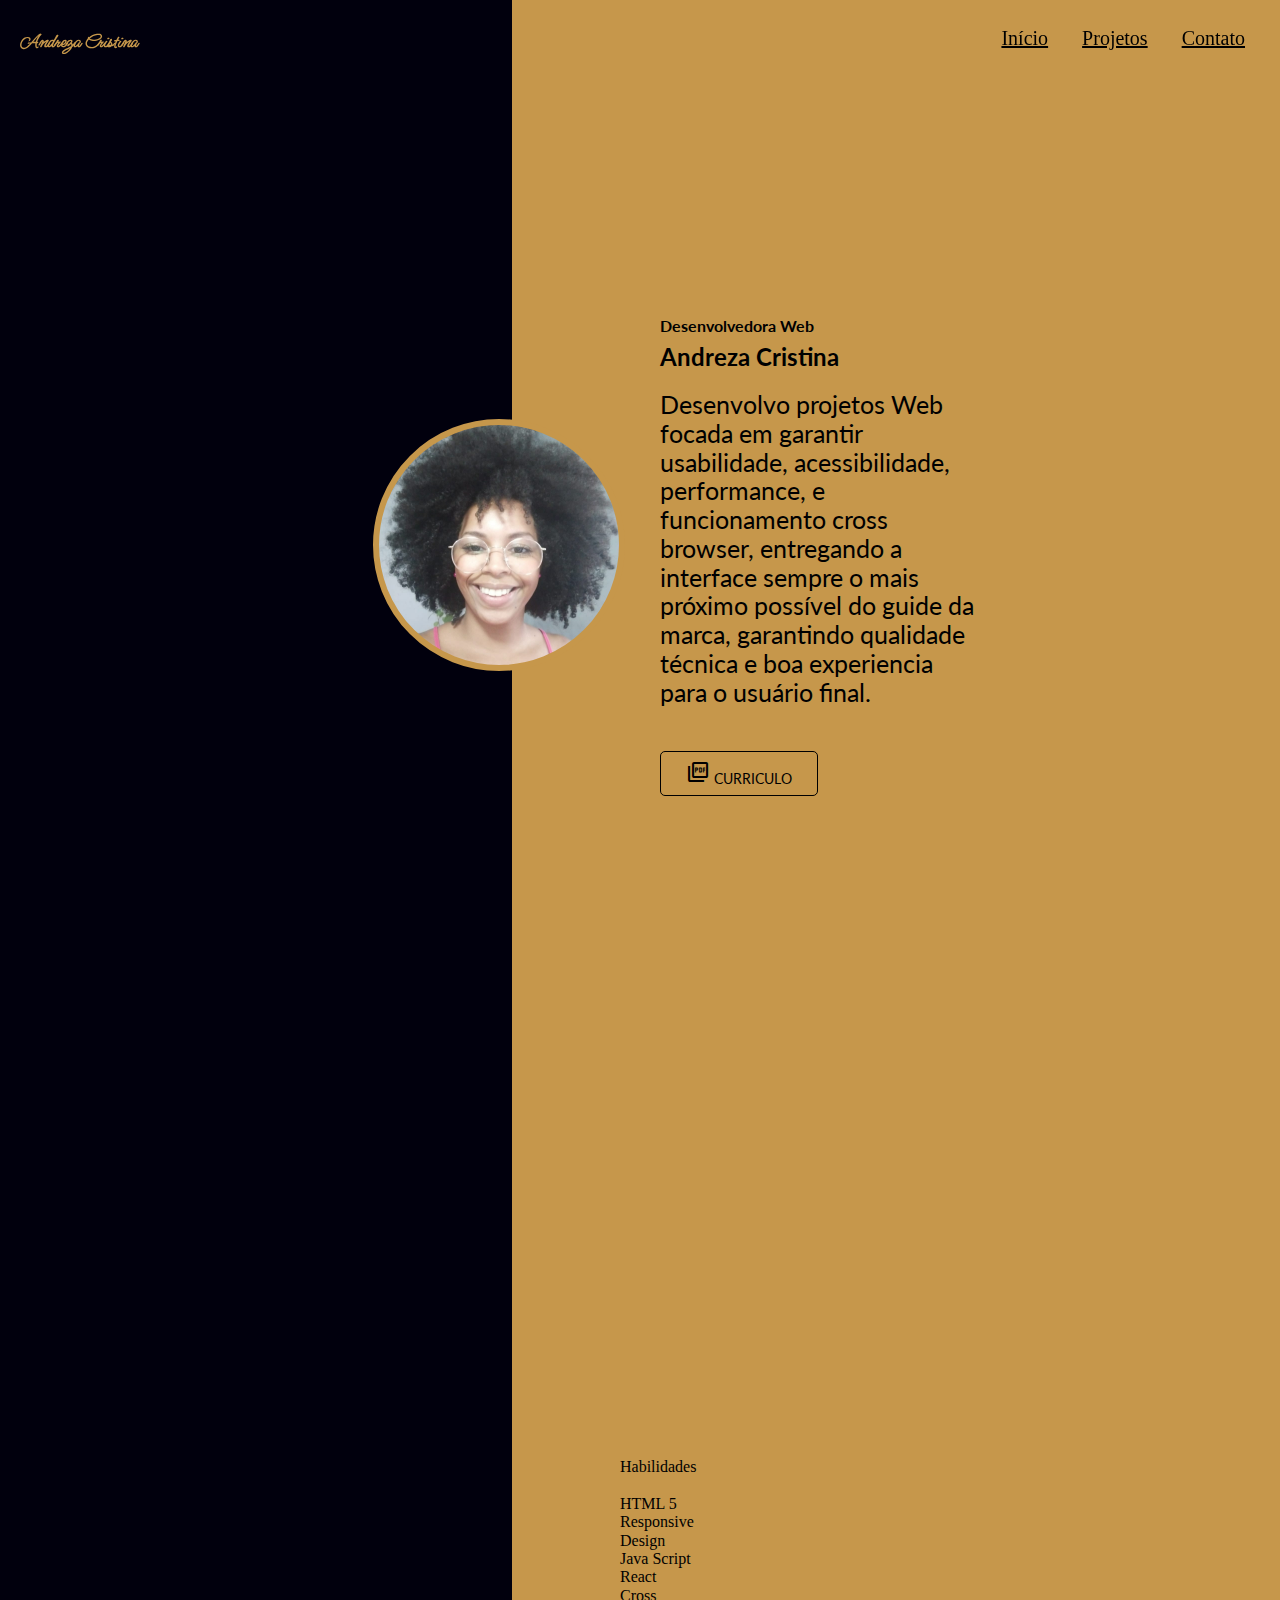
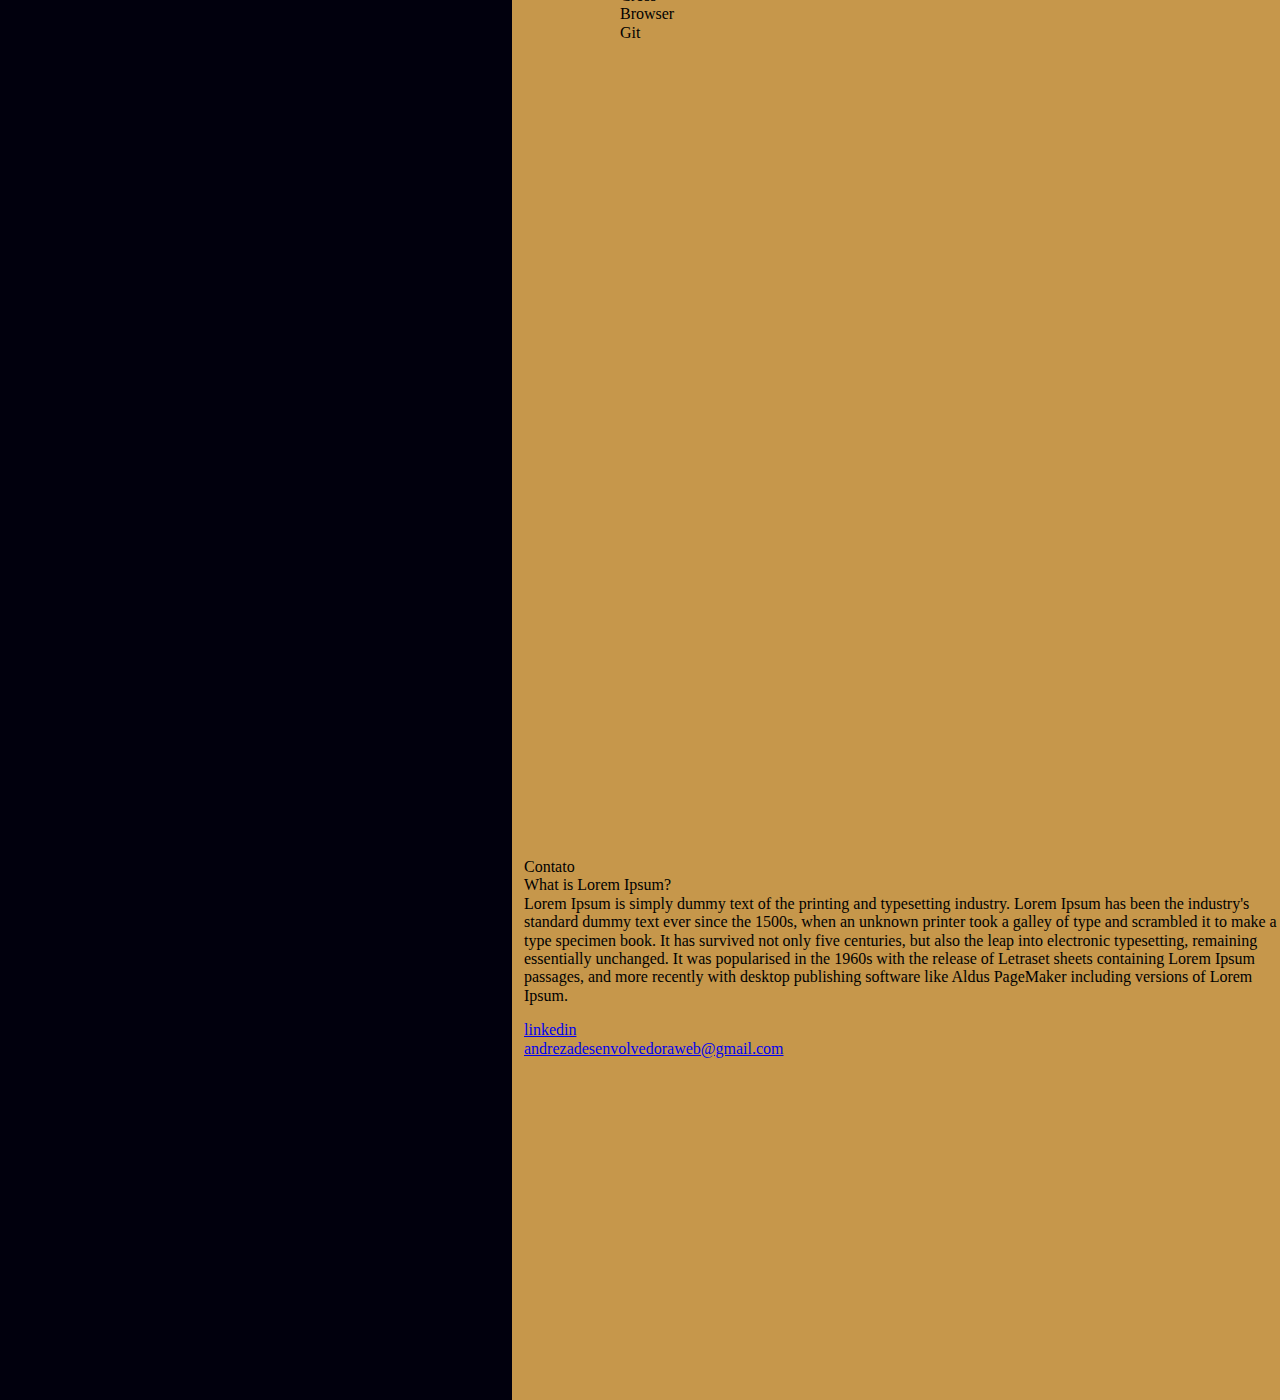
==== index2.html @ 1ee85ead "pagina projetos" ====
<!DOCTYPE html>
<html lang="pt-br">
    <head>
        <title>Portfolio</title>
        <meta charset="utf-8">
        <meta name="viewport" content="width=device-width, initial-scale=1">
        <link rel="stylesheet" href="css/style2.css">
        <link rel="preconnect" href="https://fonts.googleapis.com">
        <link rel="preconnect" href="https://fonts.gstatic.com" crossorigin>
        <link rel="stylesheet" href="https://fonts.googleapis.com/css2?family=Material+Symbols+Outlined:opsz,wght,FILL,GRAD@20..48,100..700,0..1,-50..200" />
        <link href="https://fonts.googleapis.com/css2?family=Allura&family=Lato:ital,wght@1,300&family=Ms+Madi&family=Source+Code+Pro&display=swap" rel="stylesheet">        </head>
        
    <body>
        <header class="header">
            <div class="container">
                <h1 class="logo">
                    <a class="logo-item" href="">Andreza Cristina</a>
                </h1>
                <nav class="header-nav">
                    <ul class="header-nav-list">
                        <li class="header-nav-list-item"><a href="#ancora1">Início</a></li>
                        <li class="header-nav-list-item"><a href="#ancora2">Projetos</a></li>
                        <li class="header-nav-list-item"><a href="#ancora3">Contato</a></li>

                    </ul>
                </nav>
           </div>
        </header>
        <div class="single-page display-flex flex-align pagina-inicial"  id="ancora1"> 
            <!-- inicio conteudo -->
            <div class="display-flex justify-content flex-align position-relative wrap-content">
                <div class="foto display-flex"></div>
                <div class="conteudo display-flex flex-column ">
                    <h2 class="titulo">
                        Desenvolvedora Web    
                    </h2>
                    
                    <h2 class="subtitulo">Andreza Cristina</h2>
                    <p class="descricao">
                        Desenvolvo projetos Web focada em garantir usabilidade, acessibilidade, performance, e funcionamento cross browser, entregando a interface sempre o mais próximo possível do guide da marca, garantindo qualidade técnica e boa experiencia para o usuário final.            
                    </p>
                    <a class="botao" href="assets/curriculo.pdf" target="_blank">
                        <span class="material-symbols-outlined">
                        picture_as_pdf
                        </span>
                        curriculo
                    </a>        

                </div>
            </div>
            <!-- fim inicio conteudo -->
        </div>
        
        <div class="single-page pagina-projetos display-flex flex-align " id="ancora2">
            <div class="display-flex justify-content flex-align position-relative wrap-content">
                <p>
                    <ul class="habilidades display-flex flex-column justify-content flex-align position-relative wrap-content">
                            Habilidades<br><br>
                            HTML 5<br>
                            Responsive Design<br>
                            Java Script<br>
                            React<br>
                            Cross Browser<br>
                            Git
                    </ul> 
                </p>
            </div>
        </div>
        <div class="single-page pagina-contato display-flex flex-align " id="ancora3">
            <div class="display-flex justify-content flex-align position-relative wrap-content">
                <div class="conteudo-contato">
                    <p>
                        Contato <br>
                        What is Lorem Ipsum?<br>
                        Lorem Ipsum is simply dummy text of the printing and typesetting industry. Lorem Ipsum has been the industry's standard dummy text ever since the 1500s, when an unknown printer took a galley of type and scrambled it to make a type specimen book. It has survived not only five centuries, but also the leap into electronic typesetting, remaining essentially unchanged. It was popularised in the 1960s with the release of Letraset sheets containing Lorem Ipsum passages, and more recently with desktop publishing software like Aldus PageMaker including versions of Lorem Ipsum.
                    </p>
                    <a href="https://www.linkedin.com/in/andreza-cristina-/">
                        linkedin
                    </a> <br>
                    <a href="#"><E-mail>andrezadesenvolvedoraweb@gmail.com</E-mail></a>
                </div>    
            </div>
        </div>
        <script src="js/script.js"></script>

    </body>


</html>
---- css/style2.css ----
@import "normaliza.css";

.header{
    width: 100%;
    z-index: 100;
    text-align: left; 
    position: fixed;
    display: block;
    padding: 0 20px 0 20px ;
    box-sizing: border-box;
}

.single-page{
    height: 100vh;
    padding-top: 100px;
}

.material-symbols-outlined{
    font-size: 14px;
}

body{
    background: rgb(1,0,13);
    background: linear-gradient(90deg, rgba(1,0,13,1) 40%, rgba(198,151,75,1) 1%);
    
}

.logo{
    font-family: 'Ms Madi', cursive;
    float: left;
}

.logo-item{
    color: rgba(198,151,75,1);
    font-size: 20px;
    text-decoration: none;

}

.header-nav{
    float: right;
}

.header-nav-list{
    display: inline-block;
}

.header-nav-list-item{
    display: inline-block;
    padding: 0 15px;
    font-size: 20px;
}

ul a{
    line-height: 2.2em;
    color: #000;
    font-size: 20px;
}

ul a:hover {
    color: #000;
    width: auto;
}

.foto  {
    width: 240px;
    height: 240px;
    border-radius: 100%;
    background-image: url("../assets/andreza.jpeg");
    background-repeat: no-repeat;
    background-position: center;
    background-size: 100%;
    display: inline-block;
    border-style: solid;
    border-color: #c6974b;
    border-width:6px ;
    margin: 0 0 10px 0px;
    position: absolute;
    left: -139px;
}
.wrap-content{
    margin-left: 40%;
}
.conteudo{
    display: inline-block;
    width: 320px;
    padding-left: 138px;
    font-family: 'Lato', sans-serif;
    margin-left: 10px;
    padding-top: auto;

}

.titulo{
    font-size: 1em;
}

.subtitulo{
    margin-top: -6px;

}

.botao{
    font-size: 14px;
    border: 1px solid #000;
    padding: 8px 25px;
    display: inline-block;
    margin-top: 20px;
    border-radius: 5px;
    color: #000;
    text-decoration: none;
    text-transform: uppercase;
    margin-right: auto;

}

.conteudo p{
    font-size: 25px;
    display: inline-block;
    width: 100%;
    color: #000;
    margin-top: auto;

}

.display-flex{
    display: flex;
}

.justify-content{
    justify-content: center;
}
.flex-row{
    flex-direction: row;
}

.flex-column{
    flex-direction: column;
}
.flex-align{
    align-items: center;
}

.position-relative{
    position: relative;
}

.pagina-contato {
    padding-left: 20px;
    background-position: center;
    background-size: 186%;
}

.pagina-projetos{
    padding-left: 20px;
    background-position: center;
    background-size: 186%;
}

.p .habilidades{
    font-style: ;
 
}
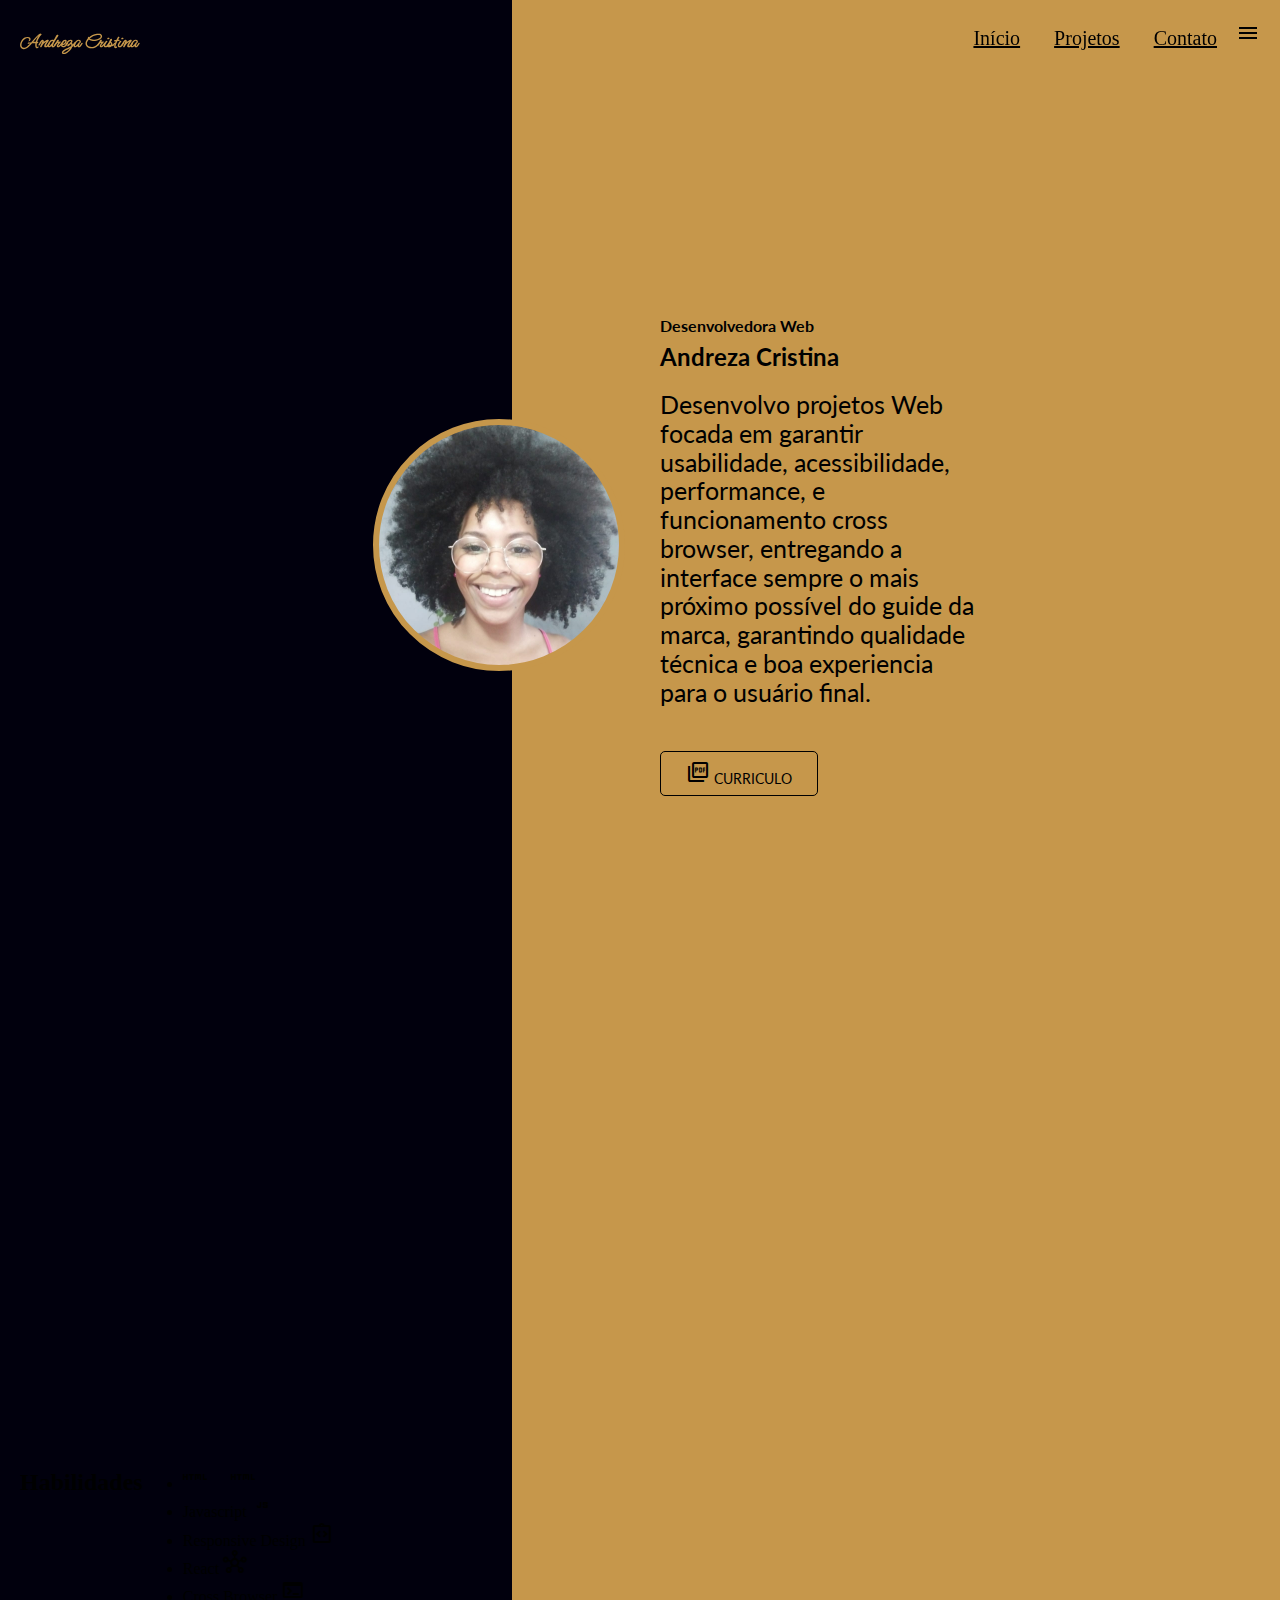
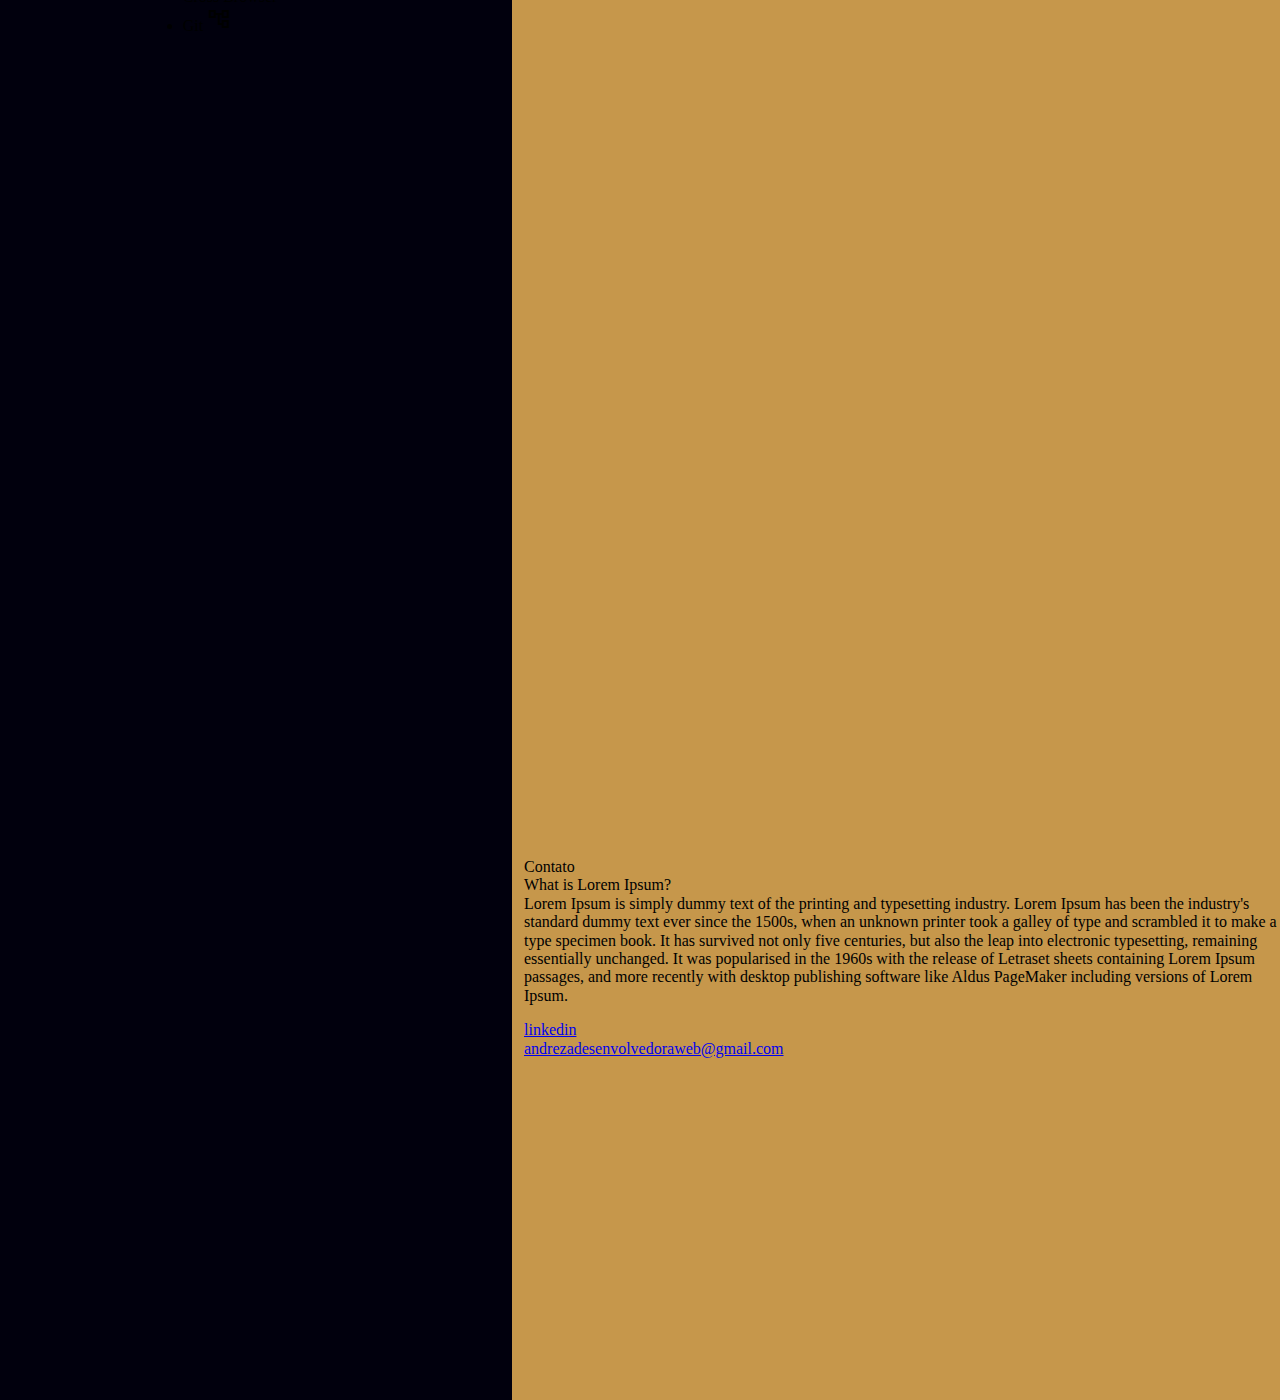
==== commit 8fbb6443: "menu media" ====
--- a/index2.html
+++ b/index2.html
@@ -9,7 +9,8 @@
         <link rel="preconnect" href="https://fonts.gstatic.com" crossorigin>
         <link rel="stylesheet" href="https://fonts.googleapis.com/css2?family=Material+Symbols+Outlined:opsz,wght,FILL,GRAD@20..48,100..700,0..1,-50..200" />
         <link href="https://fonts.googleapis.com/css2?family=Allura&family=Lato:ital,wght@1,300&family=Ms+Madi&family=Source+Code+Pro&display=swap" rel="stylesheet">        </head>
-        
+        <link href="https://fonts.googleapis.com/icon?family=Material+Icons"rel="stylesheet">
+        <link rel="stylesheet" href="https://fonts.googleapis.com/css2?family=Material+Symbols+Outlined:opsz,wght,FILL,GRAD@48,400,0,0"/>
     <body>
         <header class="header">
             <div class="container">
@@ -23,6 +24,9 @@
                         <li class="header-nav-list-item"><a href="#ancora3">Contato</a></li>
 
                     </ul>
+                    <span class="material-symbols-outlined">
+                        menu
+                    </span>
                 </nav>
            </div>
         </header>
@@ -30,7 +34,7 @@
             <!-- inicio conteudo -->
             <div class="display-flex justify-content flex-align position-relative wrap-content">
                 <div class="foto display-flex"></div>
-                <div class="conteudo display-flex flex-column ">
+                <div class="conteudo display-flex flex-column">
                     <h2 class="titulo">
                         Desenvolvedora Web    
                     </h2>
@@ -50,22 +54,50 @@
             </div>
             <!-- fim inicio conteudo -->
         </div>
-        
-        <div class="single-page pagina-projetos display-flex flex-align " id="ancora2">
-            <div class="display-flex justify-content flex-align position-relative wrap-content">
-                <p>
-                    <ul class="habilidades display-flex flex-column justify-content flex-align position-relative wrap-content">
-                            Habilidades<br><br>
-                            HTML 5<br>
-                            Responsive Design<br>
-                            Java Script<br>
-                            React<br>
-                            Cross Browser<br>
-                            Git
-                    </ul> 
-                </p>
-            </div>
+        <div class="single-page pagina-projetos display-flex flex-align flex-wrap " id="ancora2">
+            <div class="display-flex fex-wrap">
+                <h2 class="subtitulo-habilidades">
+                    Habilidades
+                </h2>
+                <ul class="habilidades-list">
+                    <li class="habilidades-list-intem">
+                        <span class="material-symbols-outlined">Html
+                            html
+                        </span>
+                    </li>
+                    <li class="habilidades-list-intem">Javascript
+                        <span class="material-symbols-outlined">
+                            javascript
+                        </span>
+                    </li> 
+                    <li class="habilidades-list-intem">Responsive Design
+                        <span class="material-symbols-outlined">
+                            integration_instructions
+                        </span>
+                    </li>
+
+                    <li class="habilidades-list-intem">React
+                        <span class="material-symbols-outlined">
+                            hub
+                            </span>
+                    </li>
+
+                    <li class="habilidades-list-intem">Cross Browser
+                        <span class="material-symbols-outlined">
+                            terminal
+                        </span>
+
+                    </li>
+                    
+                    <li class="habilidades-list-intem">Git
+                        <span class="material-symbols-outlined">
+                            account_tree
+                        </span>
+                    </li>
+                </ul>
+            </div>    
         </div>
+
         <div class="single-page pagina-contato display-flex flex-align " id="ancora3">
             <div class="display-flex justify-content flex-align position-relative wrap-content">
                 <div class="conteudo-contato">
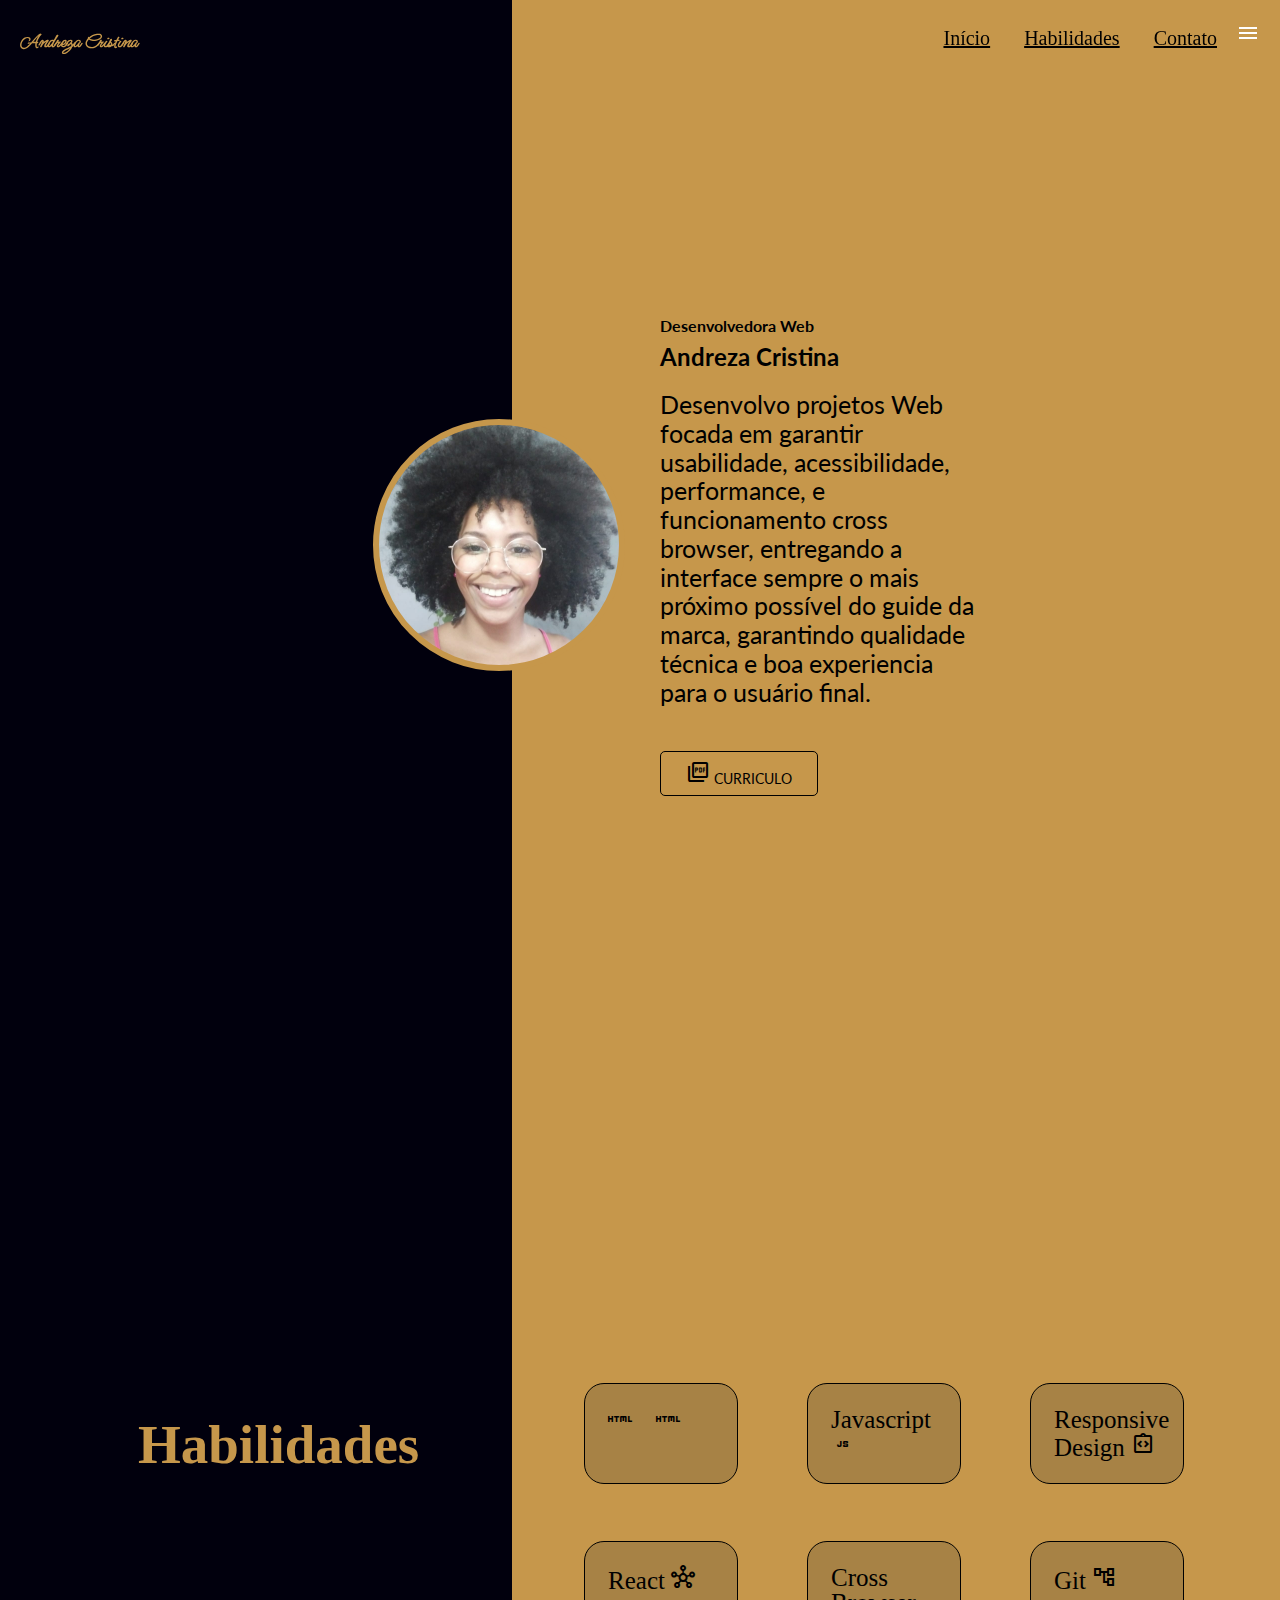
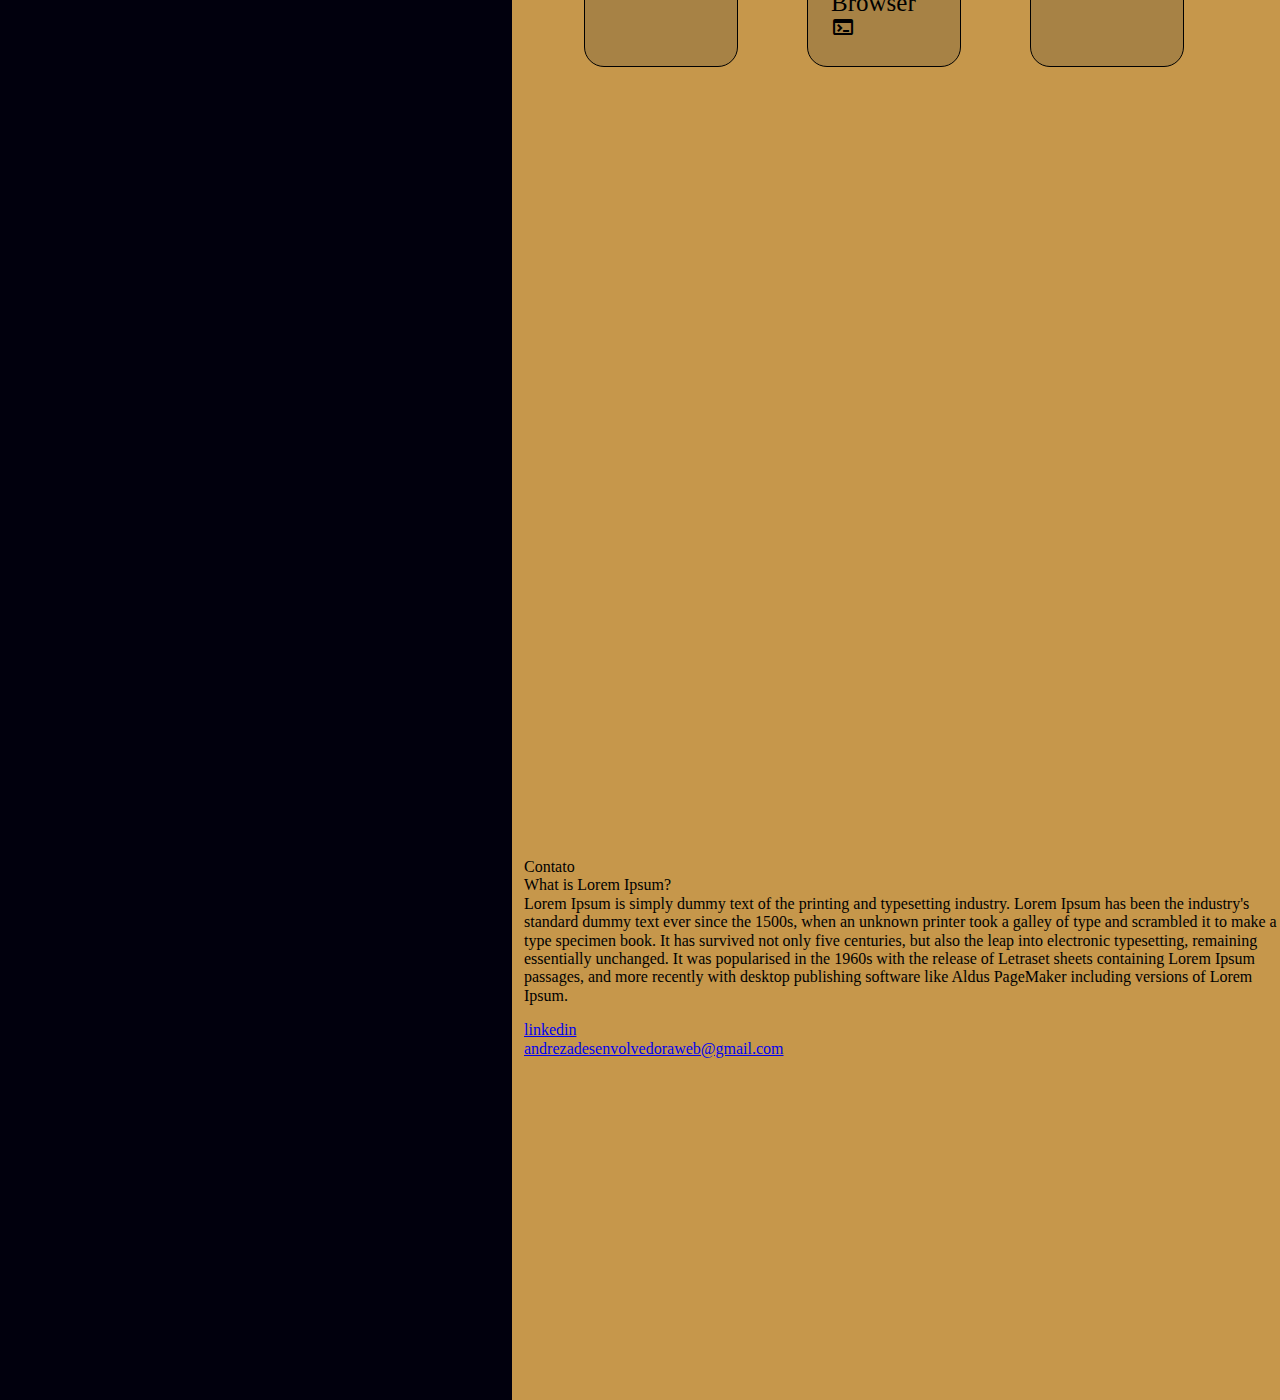
==== commit c8dd6731: "menu media" ====
--- a/index2.html
+++ b/index2.html
@@ -15,16 +15,16 @@
         <header class="header">
             <div class="container">
                 <h1 class="logo">
-                    <a class="logo-item" href="">Andreza Cristina</a>
+                    <a class="logo-item" href="#">Andreza Cristina</a>
                 </h1>
                 <nav class="header-nav">
                     <ul class="header-nav-list">
                         <li class="header-nav-list-item"><a href="#ancora1">Início</a></li>
-                        <li class="header-nav-list-item"><a href="#ancora2">Projetos</a></li>
+                        <li class="header-nav-list-item"><a href="#ancora2">Habilidades</a></li>
                         <li class="header-nav-list-item"><a href="#ancora3">Contato</a></li>
 
                     </ul>
-                    <span class="material-symbols-outlined">
+                    <span class=" header-mobile material-symbols-outlined">
                         menu
                     </span>
                 </nav>
--- a/css/style2.css
+++ b/css/style2.css
@@ -15,10 +15,6 @@
     padding-top: 100px;
 }
 
-.material-symbols-outlined{
-    font-size: 14px;
-}
-
 body{
     background: rgb(1,0,13);
     background: linear-gradient(90deg, rgba(1,0,13,1) 40%, rgba(198,151,75,1) 1%);
@@ -60,6 +56,7 @@
 ul a:hover {
     color: #000;
     width: auto;
+
 }
 
 .foto  {
@@ -81,14 +78,16 @@
 .wrap-content{
     margin-left: 40%;
 }
+
+.fex-wrap{
+    flex-wrap: wrap;
+}
 .conteudo{
     display: inline-block;
     width: 320px;
     padding-left: 138px;
     font-family: 'Lato', sans-serif;
     margin-left: 10px;
-    padding-top: auto;
-
 }
 
 .titulo{
@@ -97,7 +96,6 @@
 
 .subtitulo{
     margin-top: -6px;
-
 }
 
 .botao{
@@ -111,7 +109,6 @@
     text-decoration: none;
     text-transform: uppercase;
     margin-right: auto;
-
 }
 
 .conteudo p{
@@ -120,7 +117,6 @@
     width: 100%;
     color: #000;
     margin-top: auto;
-
 }
 
 .display-flex{
@@ -130,8 +126,17 @@
 .justify-content{
     justify-content: center;
 }
+
 .flex-row{
     flex-direction: row;
+}
+
+.flex-row-reverse{
+    flex: row-reverse;
+}
+
+.flex-wrap{
+    flex-wrap: wrap;
 }
 
 .flex-column{
@@ -152,12 +157,156 @@
 }
 
 .pagina-projetos{
-    padding-left: 20px;
-    background-position: center;
+    display: flex;
     background-size: 186%;
-}
-
-.p .habilidades{
-    font-style: ;
- 
-}+
+
+
+}
+.subtitulo-habilidades{
+    margin-top: 40px;
+    font-size: 55px;
+    padding-left: 138px;
+    text-align: right;
+    color: rgba(198,151,75,1);
+}
+
+
+.habilidades-list{
+    padding: 0;
+    margin: 0;
+    display: flex;
+    justify-content: right;
+    flex-wrap: wrap;
+    gap: 37px;
+    max-width: 61%;
+    padding-bottom: 50px;
+}
+
+.habilidades-list-intem{
+    list-style-type: none;
+    border: 1px solid #000;
+    font-size: 25px;
+    width: 106px;
+    right: 106px;
+    vertical-align: middle;
+    color: #000;
+    line-height: 25px;
+    padding: 23px;
+    margin: 10px 16px;
+    border-radius: 20px;
+    list-style-type: none;
+    background-color: rgba(44,48,46,0.2);
+}
+
+
+html {
+    scroll-behavior: smooth;
+ }
+ 
+ .header-mobile{
+     display: none;
+     color: #fff;
+ }
+ 
+ .material-symbols-outlined{
+     font-size: 40px;
+ }
+ 
+ @media (max-width: 1024px){
+     .header{
+         background: rgba(198,151,75,1) 1%;
+     }
+ 
+     .header-nav{
+         display: none;
+     }
+     
+     .header-mobile{
+        display: block;
+        float: right;
+        font-size: 90px;
+    }
+ 
+     .logo {
+        font-family: 'Ms Madi', cursive;
+        float: left;
+     }
+ 
+     .logo-item {
+        color: #000;
+        font-size: 40px;
+        text-decoration: none;
+     }
+ 
+     .material-symbols-outlined{
+        font-size: 90px;
+     }
+ 
+     .single-page{
+        display: inline-block;
+        margin: 0;
+        padding: 0;
+        width: 100%;
+        padding-top: 94px;
+        text-align: center;
+        background: rgba(198,151,75,1) 1%;
+
+     }
+ 
+     .display-flex{
+        margin: 0;
+        display: inline-block;
+        width: 100%;
+    }
+    
+     .foto{
+        width: 200px;
+        height: 200px;
+        margin: 0;
+        display: inline-block;
+        position: unset;
+
+     }
+     
+     .conteudo{
+        margin: 0;
+        padding: 0;
+        display: inline-block;
+        width: 100%;
+    }
+ 
+     .subtitulo-habilidades {
+        margin-top: 40px;
+        font-size: 55px;
+        text-align: center;
+        color: #000;
+        margin: 0;
+        padding: 0;
+
+    }
+ 
+    .conteudo p {
+       font-size: 25px;
+       display: flex;
+       width: 100%;
+       color: #000;
+    }
+
+    .subtitulo {
+       margin-top: 10px;
+       font-size: 28px;
+   }
+      
+   .habilidades-list{
+    padding: 0;
+    margin: 0;
+    display: flex;
+    justify-content: right;
+    flex-wrap: wrap;
+    gap: 37px;
+    max-width: 76%;   
+   }
+     
+ 
+ } 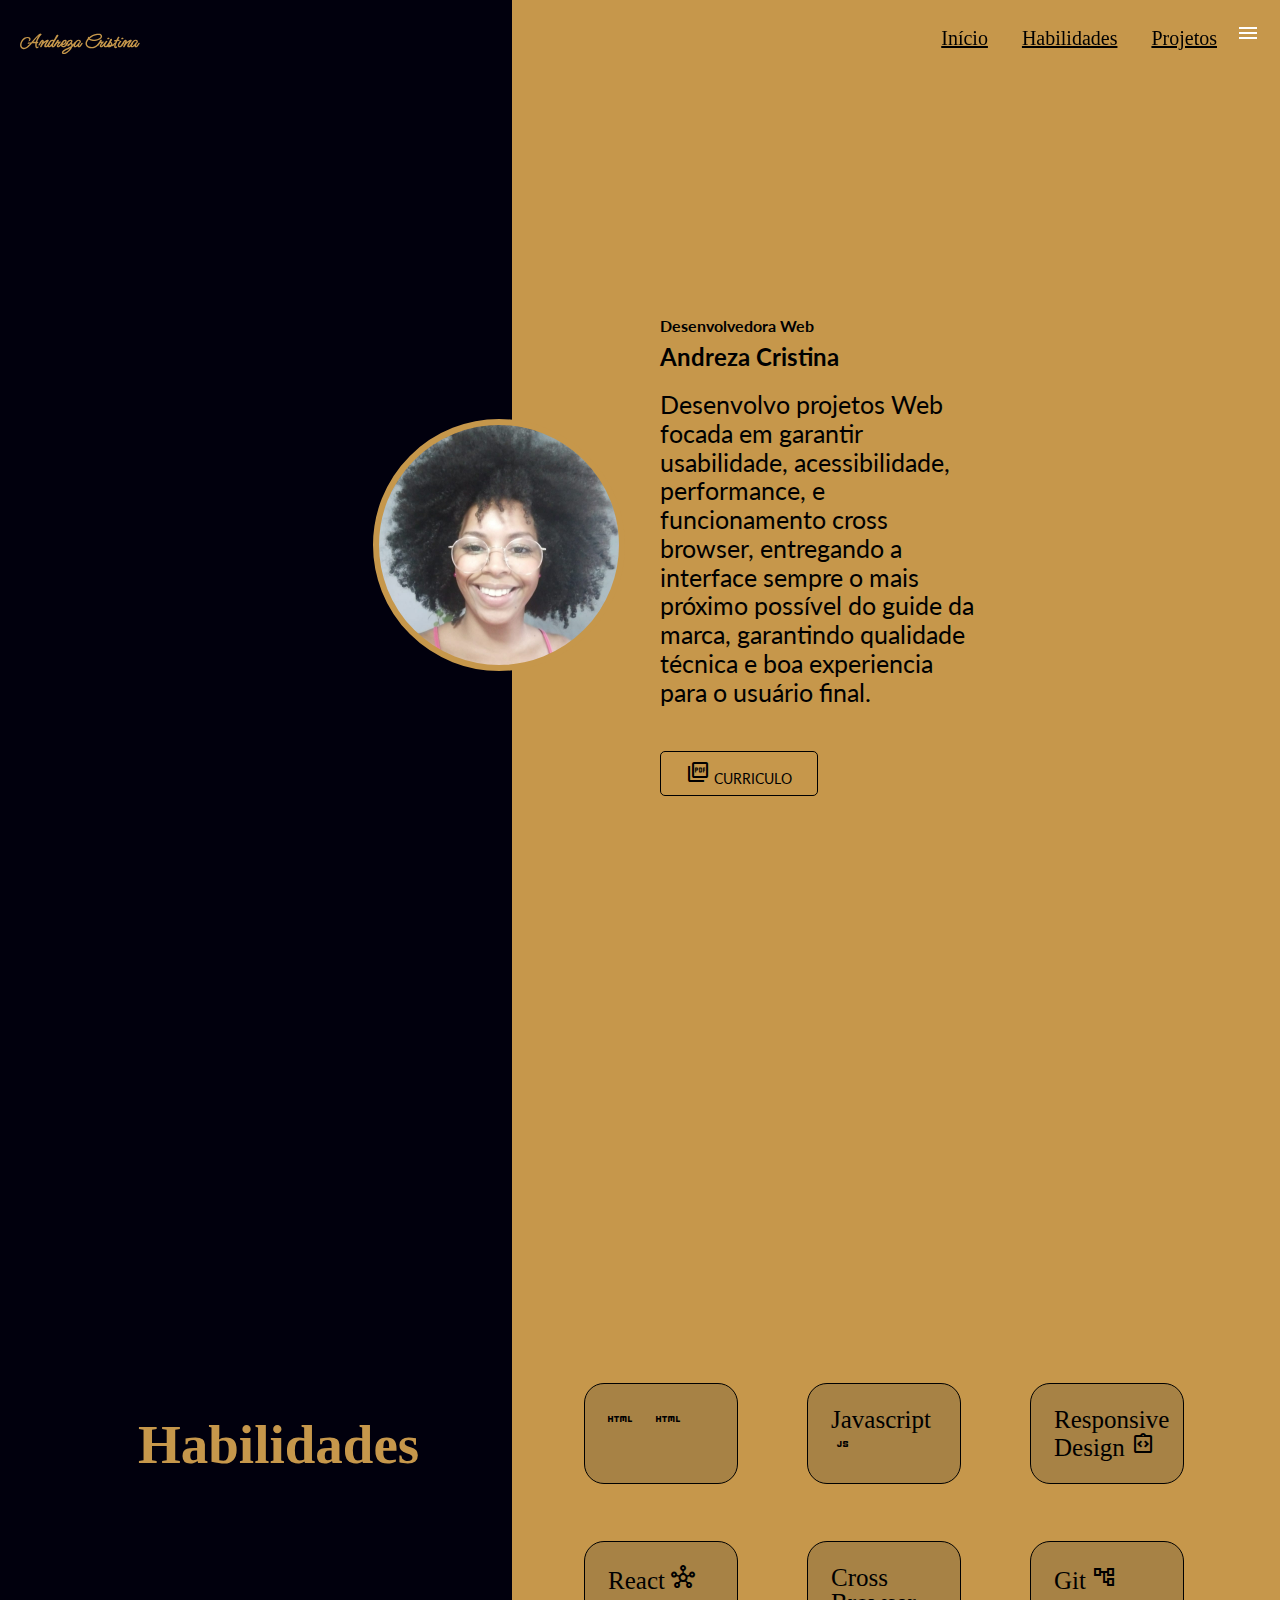
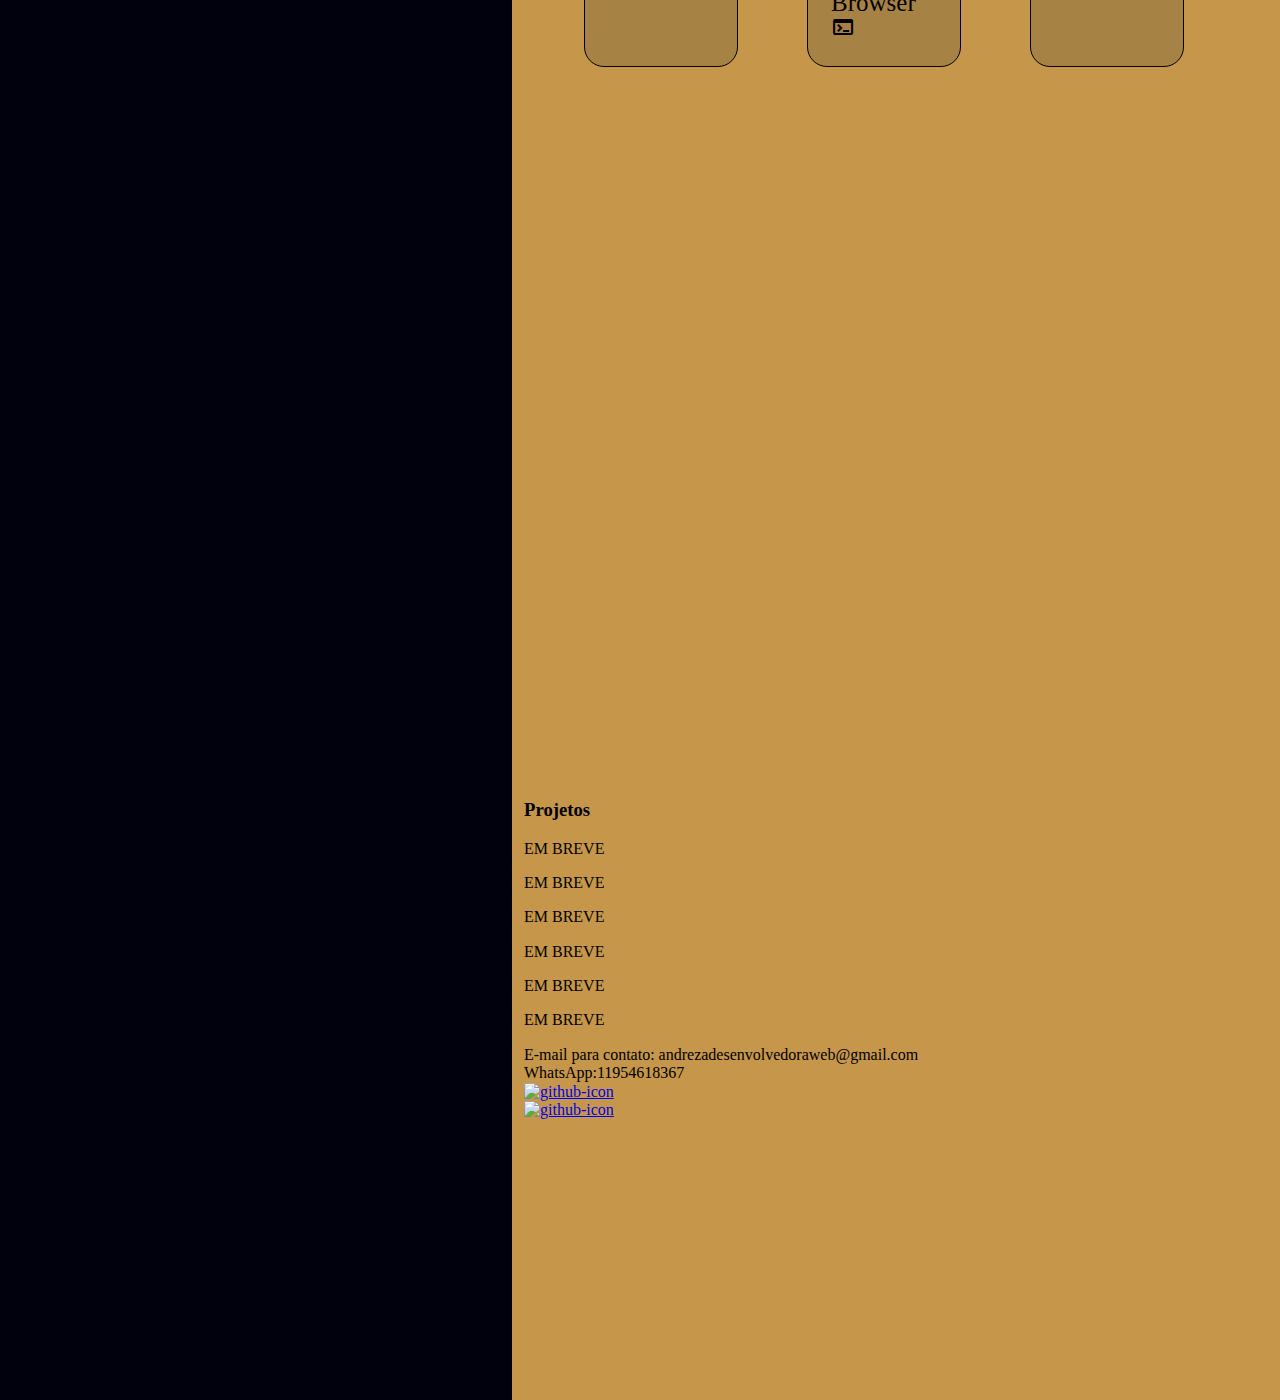
==== commit 5d3503b5: "footer" ====
--- a/index2.html
+++ b/index2.html
@@ -21,7 +21,7 @@
                     <ul class="header-nav-list">
                         <li class="header-nav-list-item"><a href="#ancora1">Início</a></li>
                         <li class="header-nav-list-item"><a href="#ancora2">Habilidades</a></li>
-                        <li class="header-nav-list-item"><a href="#ancora3">Contato</a></li>
+                        <li class="header-nav-list-item"><a href="#ancora3">Projetos</a></li>
 
                     </ul>
                     <span class=" header-mobile material-symbols-outlined">
@@ -100,16 +100,66 @@
 
         <div class="single-page pagina-contato display-flex flex-align " id="ancora3">
             <div class="display-flex justify-content flex-align position-relative wrap-content">
-                <div class="conteudo-contato">
-                    <p>
-                        Contato <br>
-                        What is Lorem Ipsum?<br>
-                        Lorem Ipsum is simply dummy text of the printing and typesetting industry. Lorem Ipsum has been the industry's standard dummy text ever since the 1500s, when an unknown printer took a galley of type and scrambled it to make a type specimen book. It has survived not only five centuries, but also the leap into electronic typesetting, remaining essentially unchanged. It was popularised in the 1960s with the release of Letraset sheets containing Lorem Ipsum passages, and more recently with desktop publishing software like Aldus PageMaker including versions of Lorem Ipsum.
-                    </p>
-                    <a href="https://www.linkedin.com/in/andreza-cristina-/">
-                        linkedin
-                    </a> <br>
+                <div class="conteudo-projetos">
+                    <div class="centralizador projetos">
+                        <h3 class="project">Projetos</h3>
+                        <div class="projetos-itens">
+                          <div class="pro">
+                            <div class="breve"><p>EM BREVE</p></div>
+                          </div>
+                          <div class="pro">
+                            <div class="breve"><p>EM BREVE</p></div>
+                          </div>
+                          <div class="pro">
+                            <div class="breve"><p>EM BREVE</p></div>
+                          </div>
+                          <div class="pro escondido">
+                            <div class="breve"><p>EM BREVE</p></div>
+                          </div>
+                          <div class="pro escondido">
+                            <div class="breve"><p>EM BREVE</p></div>
+                          </div>
+                          <div class="pro escondido">
+                            <div class="breve"><p>EM BREVE</p></div>
+                          </div>
+                        </div>
+                         <footer class="footer display-flex flex-align">
+                            <div class="footer-conteiner">
+                              <div class="contato-creditos">
+                                E-mail para contato: andrezadesenvolvedoraweb@gmail.com <br />
+                                WhatsApp:11954618367
+                              </div>
+                              <div class="icons">
+                                <div class="links links1">
+                                  <a href="https://github.com/AndrezaCri" target="_blank">
+                                    <img
+                                      class="transparente"
+                                      src="./assets/github-logo.svg"
+                                      alt="github-icon"
+                                    />
+                                  </a>
+                                </div>
+                                <div class="links links2">
+                                  <a
+                                    href="https://www.linkedin.com/in/andreza-cristina-/"
+                                    target="_blank"
+                                  >
+                                    <img
+                                      class="transparente"
+                                      src="./assets/linkedin.svg"
+                                      alt="github-icon"
+                                    />
+                                  </a>
+                                </div>
+                              </div>
+                            </div>
+                          </footer>
+                        <!--<footer class="footer display-flex flex-align">
+                        <a href="https://www.linkedin.com/in/andreza-cristina-/">
+                            linkedin
+                        </a> <br>
                     <a href="#"><E-mail>andrezadesenvolvedoraweb@gmail.com</E-mail></a>
+                        </footer>-->
                 </div>    
             </div>
         </div>
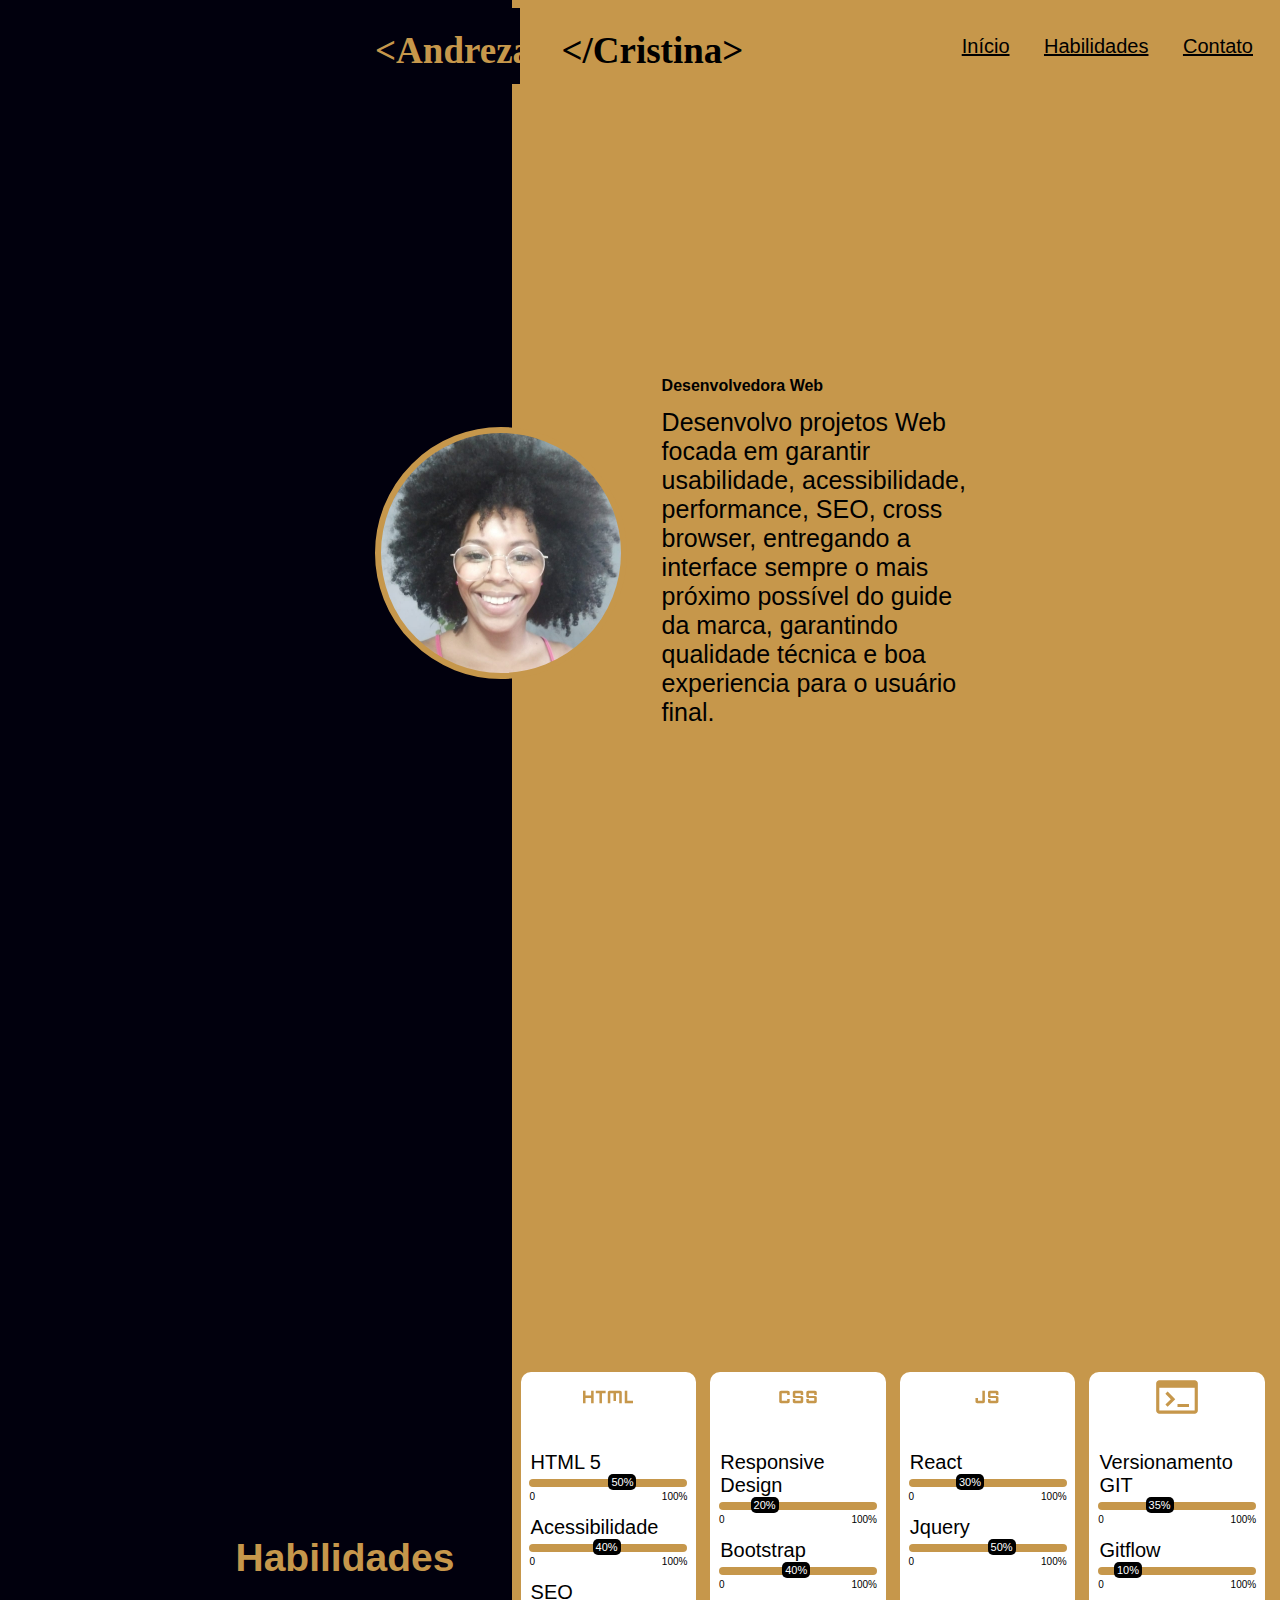
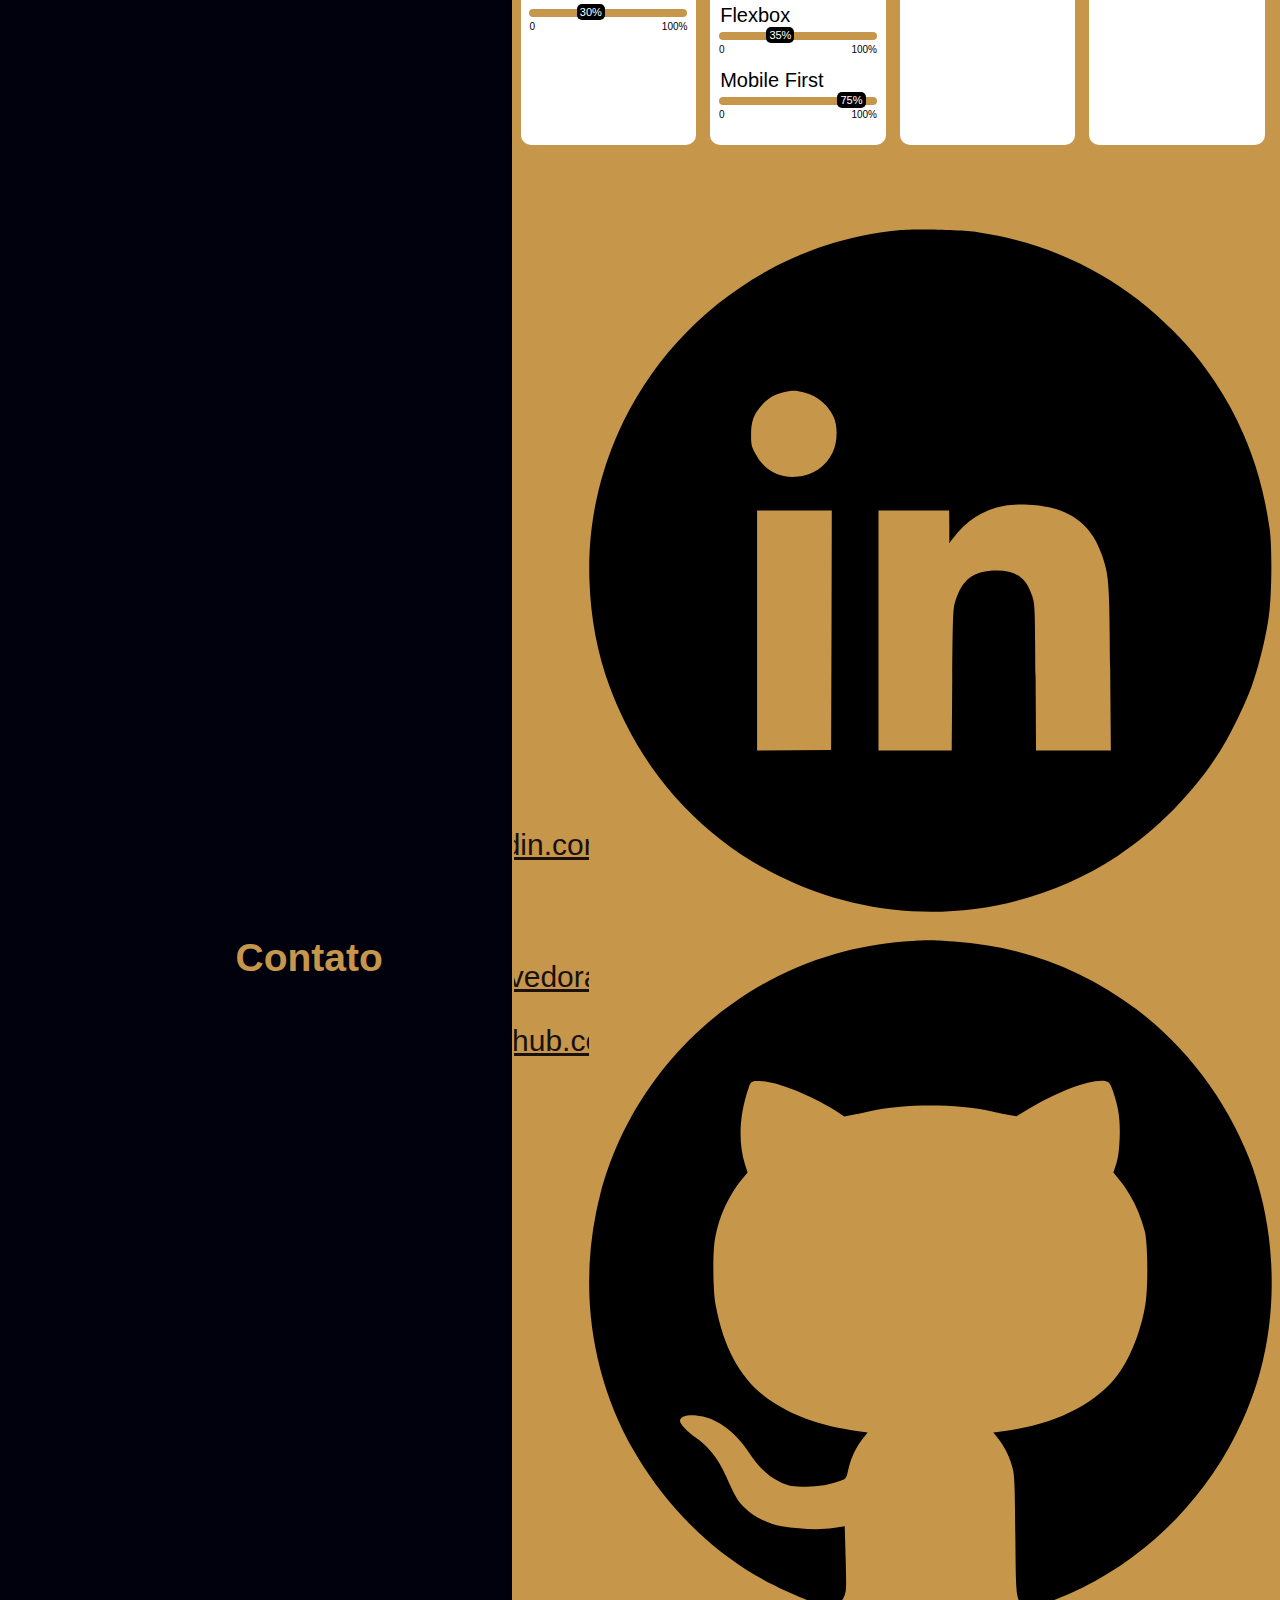
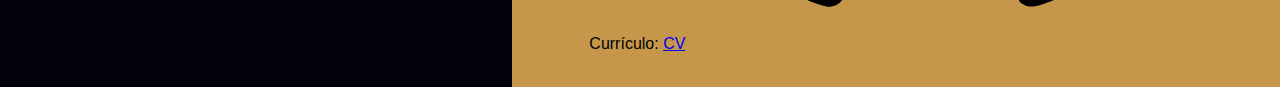
==== commit fc307a26: "Responsive Design" ====
--- a/index2.html
+++ b/index2.html
@@ -8,160 +8,138 @@
         <link rel="preconnect" href="https://fonts.googleapis.com">
         <link rel="preconnect" href="https://fonts.gstatic.com" crossorigin>
         <link rel="stylesheet" href="https://fonts.googleapis.com/css2?family=Material+Symbols+Outlined:opsz,wght,FILL,GRAD@20..48,100..700,0..1,-50..200" />
-        <link href="https://fonts.googleapis.com/css2?family=Allura&family=Lato:ital,wght@1,300&family=Ms+Madi&family=Source+Code+Pro&display=swap" rel="stylesheet">        </head>
-        <link href="https://fonts.googleapis.com/icon?family=Material+Icons"rel="stylesheet">
-        <link rel="stylesheet" href="https://fonts.googleapis.com/css2?family=Material+Symbols+Outlined:opsz,wght,FILL,GRAD@48,400,0,0"/>
+    </head>
+        
     <body>
         <header class="header">
-            <div class="container">
-                <h1 class="logo">
-                    <a class="logo-item" href="#">Andreza Cristina</a>
-                </h1>
-                <nav class="header-nav">
-                    <ul class="header-nav-list">
-                        <li class="header-nav-list-item"><a href="#ancora1">Início</a></li>
-                        <li class="header-nav-list-item"><a href="#ancora2">Habilidades</a></li>
-                        <li class="header-nav-list-item"><a href="#ancora3">Projetos</a></li>
 
-                    </ul>
-                    <span class=" header-mobile material-symbols-outlined">
-                        menu
-                    </span>
-                </nav>
-           </div>
+            <h1 class="logo">
+                <a class="logo-item" href="">&lt;Andreza&gt; <span>&lt;/Cristina&gt;</span></a>
+            </h1>
+            <nav class="header-nav">
+                <ul class="header-nav-list">
+                    <li class="header-nav-list-item"><a href="#inicio">Início</a></li>
+                    <li class="header-nav-list-item"><a href="#habilidades">Habilidades</a></li>
+                    <li class="header-nav-list-item"><a href="#contato">Contato</a></li>
+                </ul>
+            </nav>
+            <nav class="header-nav-mobile">
+                <span class="material-symbols-outlined">
+                    menu
+                </span>
+            </nav>
         </header>
-        <div class="single-page display-flex flex-align pagina-inicial"  id="ancora1"> 
+        <div class="single-page pagina-inicial"  id="inicio"> 
             <!-- inicio conteudo -->
-            <div class="display-flex justify-content flex-align position-relative wrap-content">
+            <div class="conteudo-mobile display-flex justify-content flex-align position-relative wrap-content">
                 <div class="foto display-flex"></div>
-                <div class="conteudo display-flex flex-column">
+                <div class="conteudo display-flex flex-column ">
                     <h2 class="titulo">
                         Desenvolvedora Web    
-                    </h2>
+                    </h2>                    
                     
-                    <h2 class="subtitulo">Andreza Cristina</h2>
                     <p class="descricao">
-                        Desenvolvo projetos Web focada em garantir usabilidade, acessibilidade, performance, e funcionamento cross browser, entregando a interface sempre o mais próximo possível do guide da marca, garantindo qualidade técnica e boa experiencia para o usuário final.            
-                    </p>
-                    <a class="botao" href="assets/curriculo.pdf" target="_blank">
-                        <span class="material-symbols-outlined">
-                        picture_as_pdf
-                        </span>
-                        curriculo
-                    </a>        
-
+                        Desenvolvo projetos Web focada em garantir usabilidade, acessibilidade, performance, SEO, cross browser, entregando a interface sempre o mais próximo possível do guide da marca, garantindo qualidade técnica e boa experiencia para o usuário final.            
+                    </p>                    
                 </div>
             </div>
             <!-- fim inicio conteudo -->
         </div>
-        <div class="single-page pagina-projetos display-flex flex-align flex-wrap " id="ancora2">
-            <div class="display-flex fex-wrap">
-                <h2 class="subtitulo-habilidades">
-                    Habilidades
-                </h2>
-                <ul class="habilidades-list">
-                    <li class="habilidades-list-intem">
-                        <span class="material-symbols-outlined">Html
-                            html
+        
+        <div class="single-page" id="habilidades">
+            
+            <div class="container-page">              
+                <h2 class="page-titulo">Habilidades</h2>  
+                <ul class="habilidades">                    
+                    <li class="habilidades-list">
+                        <span class="material-symbols-outlined habilidades-linguagem">
+                        html
                         </span>
+                        <p>HTML 5</p>
+                        <div class="bar-progress"><span style="left: 50%;">50%</span></div>
+                        <p>Acessibilidade</p>
+                        <div class="bar-progress"><span style="left: 40%;">40%</span></div>
+                        <p>SEO</p>
+                        <div class="bar-progress"><span  style="left: 30%;">30%</span></div>
+
                     </li>
-                    <li class="habilidades-list-intem">Javascript
-                        <span class="material-symbols-outlined">
-                            javascript
+                    <li class="habilidades-list">
+                        <span class="material-symbols-outlined habilidades-linguagem">
+                        css
                         </span>
-                    </li> 
-                    <li class="habilidades-list-intem">Responsive Design
-                        <span class="material-symbols-outlined">
-                            integration_instructions
-                        </span>
+                        <p>Responsive Design</p>
+                        <div class="bar-progress"><span style="left: 20%;">20%</span></div>
+                        <p>Bootstrap</p>
+                        <div class="bar-progress"><span style="left: 40%;">40%</span></div>
+                        <p>Flexbox</p>
+                        <div class="bar-progress"><span style="left: 30%;">35%</span></div>
+                        <p>Mobile First</p>
+                        <div class="bar-progress"><span style="left: 75%;">75%</span></div>
                     </li>
 
-                    <li class="habilidades-list-intem">React
-                        <span class="material-symbols-outlined">
-                            hub
-                            </span>
+   
+                    <li class="habilidades-list">
+                        <span class="material-symbols-outlined habilidades-linguagem">
+                        javascript
+                        </span>
+                        <p>React</p>
+                        <div class="bar-progress"><span style="left: 30%;">30%</span></div>
+                        <p>Jquery</p>
+                        <div class="bar-progress"><span style="left: 50%;">50%</span></div>
                     </li>
 
-                    <li class="habilidades-list-intem">Cross Browser
-                        <span class="material-symbols-outlined">
-                            terminal
+                    <li class="habilidades-list">
+                        <span class="material-symbols-outlined habilidades-linguagem">
+                        terminal
                         </span>
-
+                        <p>Versionamento GIT</p>
+                        <div class="bar-progress"><span style="left: 30%;">35%</span></div>
+                        <p>Gitflow</p>
+                        <div class="bar-progress"><span style="left: 10%;">10%</span></div>
+                        
                     </li>
-                    
-                    <li class="habilidades-list-intem">Git
-                        <span class="material-symbols-outlined">
-                            account_tree
-                        </span>
-                    </li>
-                </ul>
-            </div>    
+                </ul> 
+               
+            </div>
         </div>
-
-        <div class="single-page pagina-contato display-flex flex-align " id="ancora3">
-            <div class="display-flex justify-content flex-align position-relative wrap-content">
-                <div class="conteudo-projetos">
-                    <div class="centralizador projetos">
-                        <h3 class="project">Projetos</h3>
-                        <div class="projetos-itens">
-                          <div class="pro">
-                            <div class="breve"><p>EM BREVE</p></div>
-                          </div>
-                          <div class="pro">
-                            <div class="breve"><p>EM BREVE</p></div>
-                          </div>
-                          <div class="pro">
-                            <div class="breve"><p>EM BREVE</p></div>
-                          </div>
-                          <div class="pro escondido">
-                            <div class="breve"><p>EM BREVE</p></div>
-                          </div>
-                          <div class="pro escondido">
-                            <div class="breve"><p>EM BREVE</p></div>
-                          </div>
-                          <div class="pro escondido">
-                            <div class="breve"><p>EM BREVE</p></div>
-                          </div>
-                        </div>
-                         <footer class="footer display-flex flex-align">
-                            <div class="footer-conteiner">
-                              <div class="contato-creditos">
-                                E-mail para contato: andrezadesenvolvedoraweb@gmail.com <br />
-                                WhatsApp:11954618367
-                              </div>
-                              <div class="icons">
-                                <div class="links links1">
-                                  <a href="https://github.com/AndrezaCri" target="_blank">
-                                    <img
-                                      class="transparente"
-                                      src="./assets/github-logo.svg"
-                                      alt="github-icon"
-                                    />
-                                  </a>
-                                </div>
-                                <div class="links links2">
-                                  <a
-                                    href="https://www.linkedin.com/in/andreza-cristina-/"
-                                    target="_blank"
-                                  >
-                                    <img
-                                      class="transparente"
-                                      src="./assets/linkedin.svg"
-                                      alt="github-icon"
-                                    />
-                                  </a>
-                                </div>
-                              </div>
-                            </div>
-                          </footer>
-                        <!--<footer class="footer display-flex flex-align">
-                        <a href="https://www.linkedin.com/in/andreza-cristina-/">
-                            linkedin
-                        </a> <br>
-                    <a href="#"><E-mail>andrezadesenvolvedoraweb@gmail.com</E-mail></a>
-                        </footer>-->
+        <div class="single-page" id="contato">
+            <div class="container-page">
+                <h2 class="page-titulo">Contato</h2>  
+                <div class="conteudo-contato">
+                    <p> 
+                        Linkedin:
+                        <a href="https://www.linkedin.com/in/andreza-cristina-/" title="Linkedin" target="_blank">
+                            https://www.linkedin.com/in/andreza-cristina-/
+                        </a>
+                    </p>
+                    <p>
+                        Email:
+                        <a href="mailto:andrezadesenvolvedoraweb@gmail.com" title="Email">andrezadesenvolvedoraweb@gmail.com</a>
+                    </p>
+                    <p>
+                        GitHub:
+                        <a href="https://github.com/AndrezaCri/" title="GitHub" target="_blank">https://github.com/AndrezaCri/</a>
+                    </p>
+                    <p>
+                        Currículo:
+                        <a href="assets/curriculo.pdf" title="Currículo" target="_blank">CV</a>
+                    </p>
                 </div>    
             </div>
+            <div class="conteudo-contato-mobile">
+                <a class="icones" href="https://www.linkedin.com/in/andreza-cristina-/" target="_blank">
+                    <img src =" ./assets/linkedin.svg "alt =" github-icon "/>
+                </a>
+                <p>
+                    <a class="icones" href="https://github.com/AndrezaCri/" target="_blank">
+                    <img src =" ./assets/github-logo.svg " alt =" github-icon "/>
+                    </a>
+                </p>
+                <p>
+                    Currículo:
+                    <a href="assets/curriculo.pdf" title="Currículo" target="_blank">CV</a>
+                </p><br>
+            </div>    
         </div>
         <script src="js/script.js"></script>
 
--- a/css/style2.css
+++ b/css/style2.css
@@ -1,5 +1,60 @@
-@import "normaliza.css";
-
+@import "normalize.css";
+
+html {
+    scroll-behavior: smooth;
+}
+body{
+    background: rgb(1,0,13);
+    background: linear-gradient(90deg, rgba(1,0,13,1) 40%, rgba(198,151,75,1) 1%);
+    font-family: 'Lato', sans-serif;
+}
+@font-face{ 
+	font-family: 'Lato';
+	src: url('../assets/font/lato/lato-lightitalic-webfont.eot');
+	src: url('../assets/font/lato/lato-lightitalic-webfont.eot?#iefix') format('embedded-opentype'),
+	     url('../assets/font/lato/lato-lightitalic-webfont.woff') format('woff'),
+	     url('../assets/font/lato/lato-lightitalic-webfont.ttf') format('truetype'),
+	     url('../assets/font/lato/lato-lightitalic-webfont.svg#lato-regular') format('svg');
+}
+
+@font-face{ 
+	font-family: 'Ms Madi';
+	src: url('../assets/font/ms-madi/msmadi-regular-webfont.eot');
+	src: url('../assets/font/ms-madi/msmadi-regular-webfont.eot?#iefix') format('embedded-opentype'),
+	     url('../assets/font/ms-madi/msmadi-regular-webfont.woff') format('woff'),
+	     url('../assets/font/ms-madi/msmadi-regular-webfont.ttf') format('truetype'),
+	     url('../assets/font/ms-madi/msmadi-regular-webfont.svg#lato-regular') format('svg');
+}
+
+.display-flex{
+    display: flex;
+}
+.justify-content{
+    justify-content: center;
+}
+.flex-row{
+    flex-direction: row;
+}
+.flex-column{
+    flex-direction: column;
+}
+.flex-align{
+    align-items: center;
+}
+.position-relative{
+    position: relative;
+}
+.single-page{
+    height: 100vh;
+    padding-top: 100px;
+    display: flex;
+    justify-content: center;
+    align-items: center;
+    position: relative;
+}
+.single-page.pagina-inicial{
+    justify-content: left;
+}
 .header{
     width: 100%;
     z-index: 100;
@@ -8,57 +63,52 @@
     display: block;
     padding: 0 20px 0 20px ;
     box-sizing: border-box;
-}
-
-.single-page{
-    height: 100vh;
-    padding-top: 100px;
-}
-
-body{
+    font-family: 'Lato', sans-serif;
     background: rgb(1,0,13);
     background: linear-gradient(90deg, rgba(1,0,13,1) 40%, rgba(198,151,75,1) 1%);
+}
+.header-nav{
+    float: right;
+}
+.header-nav-list{
+    display: inline-block;
+}
+.header-nav-list-item{
+    display: inline-block;
+    padding: 0 15px;
+    font-size: 20px;
+}
+.header-nav-mobile{
+    display: none;
     
 }
-
 .logo{
     font-family: 'Ms Madi', cursive;
-    float: left;
-}
-
+    margin-left: -145px;
+    position: absolute;
+    left: 40%;
+}
+.logo span{
+    color: #000;
+}
 .logo-item{
     color: rgba(198,151,75,1);
-    font-size: 20px;
+    font-size: 37px;
     text-decoration: none;
-
-}
-
-.header-nav{
-    float: right;
-}
-
-.header-nav-list{
-    display: inline-block;
-}
-
-.header-nav-list-item{
-    display: inline-block;
-    padding: 0 15px;
-    font-size: 20px;
-}
-
+}
 ul a{
     line-height: 2.2em;
     color: #000;
     font-size: 20px;
 }
-
 ul a:hover {
     color: #000;
     width: auto;
-
-}
-
+}
+
+.material-symbols-outlined{
+    font-size: 14px;
+}
 .foto  {
     width: 240px;
     height: 240px;
@@ -78,26 +128,20 @@
 .wrap-content{
     margin-left: 40%;
 }
-
-.fex-wrap{
-    flex-wrap: wrap;
-}
 .conteudo{
     display: inline-block;
     width: 320px;
     padding-left: 138px;
     font-family: 'Lato', sans-serif;
     margin-left: 10px;
-}
-
+    padding-top: auto;
+}
 .titulo{
     font-size: 1em;
 }
-
 .subtitulo{
     margin-top: -6px;
 }
-
 .botao{
     font-size: 14px;
     border: 1px solid #000;
@@ -110,7 +154,9 @@
     text-transform: uppercase;
     margin-right: auto;
 }
-
+.botao span{
+    vertical-align: middle;
+}
 .conteudo p{
     font-size: 25px;
     display: inline-block;
@@ -118,195 +164,235 @@
     color: #000;
     margin-top: auto;
 }
-
-.display-flex{
+.container-page{
+    display:flex;
+    width: 60%;
+    overflow: hidden;
+    margin-left: 40%;
+    justify-content: center;
+    align-items: center;
+}
+.habilidades{
     display: flex;
-}
-
-.justify-content{
-    justify-content: center;
-}
-
-.flex-row{
-    flex-direction: row;
-}
-
-.flex-row-reverse{
-    flex: row-reverse;
-}
-
-.flex-wrap{
-    flex-wrap: wrap;
-}
-
-.flex-column{
+    width: 100%;
+    justify-content: stretch;
+    list-style: none;
+    margin: 0;
+    padding: 0;
+}
+.habilidades li{
+    display: flex;
+    flex: 100%;
+    border-radius: 10px;
+    background-color: #FFF;
+    align-items: center;
     flex-direction: column;
-}
-.flex-align{
-    align-items: center;
-}
-
-.position-relative{
+    margin: 0 7px;
+    padding-bottom: 40px;
+
+}
+.habilidades p{
+    display: inline-block;
+    text-align: left;
+    padding: 5px 10px;
+    font-size: 20px;    
+    margin: 24px 0 0 0;
+    width: 100%;
+    box-sizing: border-box;
+}
+.page-titulo{
+    font-size: 39px;
+    color: rgba(198,151,75,1);
+    position: absolute;
+    left: 18%;
+}
+.material-symbols-outlined.habilidades-linguagem{
+    font-size: 50px;
+    color: rgba(198,151,75,1);
+}
+.bar-progress{
+    display: inline-block;
+    height: 8px;
+    border-radius: 10px;
     position: relative;
-}
-
-.pagina-contato {
-    padding-left: 20px;
-    background-position: center;
-    background-size: 186%;
-}
-
-.pagina-projetos{
-    display: flex;
-    background-size: 186%;
-
-
-
-}
-.subtitulo-habilidades{
-    margin-top: 40px;
-    font-size: 55px;
-    padding-left: 138px;
-    text-align: right;
-    color: rgba(198,151,75,1);
-}
-
-
-.habilidades-list{
-    padding: 0;
-    margin: 0;
-    display: flex;
-    justify-content: right;
-    flex-wrap: wrap;
-    gap: 37px;
-    max-width: 61%;
-    padding-bottom: 50px;
-}
-
-.habilidades-list-intem{
-    list-style-type: none;
-    border: 1px solid #000;
-    font-size: 25px;
-    width: 106px;
-    right: 106px;
-    vertical-align: middle;
-    color: #000;
-    line-height: 25px;
-    padding: 23px;
-    margin: 10px 16px;
-    border-radius: 20px;
-    list-style-type: none;
-    background-color: rgba(44,48,46,0.2);
-}
-
-
-html {
-    scroll-behavior: smooth;
- }
- 
- .header-mobile{
-     display: none;
-     color: #fff;
- }
- 
- .material-symbols-outlined{
-     font-size: 40px;
- }
- 
- @media (max-width: 1024px){
-     .header{
-         background: rgba(198,151,75,1) 1%;
-     }
- 
-     .header-nav{
-         display: none;
-     }
-     
-     .header-mobile{
-        display: block;
-        float: right;
-        font-size: 90px;
-    }
- 
-     .logo {
-        font-family: 'Ms Madi', cursive;
-        float: left;
-     }
- 
-     .logo-item {
+    background-color: rgba(198,151,75,1);
+    width: 90%;
+    margin: 0 10px;
+}
+.bar-progress span{
+    background-color: #000;
+    color: #FFF;
+    border-radius: 5px;
+    padding: 2px 3px;
+    font-size: 11px;
+    position: absolute;
+    top: -5px;
+}
+.bar-progress::after{
+    content: '100%';
+    position: absolute;
+    right: 0;
+    top: 12px;
+    font-size: 10px;
+}
+.bar-progress::before{
+    content: '0';
+    position: absolute;
+    left: 0;
+    top: 12px;
+    font-size: 10px;
+}
+.conteudo-contato p{
+    font-size: 30px;
+}
+.conteudo-contato p a{
+    color: #1a110e;
+}
+.contato-mobile{
+    display: none;
+}
+@media (max-width: 1024px){
+    .header,
+    body{
+        background: rgba(198,151,75,1);
+    }
+    .header-nav{
+        display: none;
+    }
+    .header-nav-mobile .material-symbols-outlined{
+        font-size: 52px;
+    }
+    .header-nav-mobile{
+        display: inline-block;
         color: #000;
-        font-size: 40px;
-        text-decoration: none;
-     }
- 
-     .material-symbols-outlined{
-        font-size: 90px;
-     }
- 
-     .single-page{
-        display: inline-block;
+        width: 40px;
+        height: 40px;
+        margin-top: 10px;
+    }
+    .logo-item{
+        color: #000;
+    }
+    .single-page{
         margin: 0;
         padding: 0;
         width: 100%;
         padding-top: 94px;
         text-align: center;
-        background: rgba(198,151,75,1) 1%;
-
-     }
- 
-     .display-flex{
-        margin: 0;
+        display: flex;
+    }
+    .foto{
+        text-align: center;
+        margin: 0;
+        padding: 0;
+        position: relative;
+        left: auto;
+
+    }
+    .conteudo .pagina-inicial{
+        width: 100%;
+        padding: 0;
+        margin: 0;
+        display: flex;
+        justify-content: right;
+        flex-wrap: wrap;
+        gap: 18px;
+        max-width: 76%;
+        font-size: 40px;
+    }
+    .container-page {
+        display: flex;
+        width: 100%;
+        overflow: hidden;
+        margin: 0;
+        padding: 0;
+        justify-content: center;
+        flex-direction: column;
+    }
+    .logo{
+        width: 80%;
+        position: initial;
+        left: 0;
+        margin: 0;
+        margin-top: 10px;
         display: inline-block;
+    }
+    .titulo{
+        font-size: 30px;
+    }
+    .conteudo-mobile{
+        flex-direction: column;
+        margin-left: 0;
+    }
+    .conteudo{
+        font-family: 'Lato', sans-serif;
+        margin-left: 0;
+        text-align: center;
+        padding-left: 0;
+        width: 60%;
+        justify-content: center;
+        align-items: center;
+    }
+    .page-titulo {
+        font-size: 44px;
+        position: relative;
+        margin-top: 0;
+        left: 0;
+        color: #000;
+        width: 60%;
+    }
+    .habilidades{
+        margin: 24px;
+        width: 80%;
+
+    }
+    .conteudo-contato-mobile{
+        display: none;
+    }
+
+}
+@media (max-width: 500px){
+    .habilidades {
+        flex-direction: column;
+        margin: 25px;
+        width: 80%;
+    }
+    .habilidades li{
+        margin: 0 7px 24px;
+
+    }
+    .conteudo-contato{
+    margin: 24px;
+    display: inline-block;
+    padding: 24px;
+    width: 100%;
+    }
+    .conteudo-contato-mobile{
+        margin: 24px;
+        display: inline-block;
+        justify-content: space-between;
+        align-items: center;
         width: 100%;
     }
-    
-     .foto{
-        width: 200px;
-        height: 200px;
-        margin: 0;
-        display: inline-block;
-        position: unset;
-
-     }
-     
-     .conteudo{
-        margin: 0;
-        padding: 0;
-        display: inline-block;
-        width: 100%;
-    }
- 
-     .subtitulo-habilidades {
-        margin-top: 40px;
-        font-size: 55px;
-        text-align: center;
-        color: #000;
-        margin: 0;
-        padding: 0;
-
-    }
- 
-    .conteudo p {
-       font-size: 25px;
-       display: flex;
-       width: 100%;
-       color: #000;
-    }
-
-    .subtitulo {
-       margin-top: 10px;
-       font-size: 28px;
-   }
-      
-   .habilidades-list{
-    padding: 0;
-    margin: 0;
-    display: flex;
-    justify-content: right;
-    flex-wrap: wrap;
-    gap: 37px;
-    max-width: 76%;   
-   }
-     
- 
- } +    .icones{
+        display: flex;
+        gap: 25px;
+    }    
+    .links1, .links2 {
+        height: 52px;
+        width: 52px;
+        background-size: contain;
+        background-position: center;
+        background-repeat: no-repeat;
+    }
+    img {
+        max-width: 50%;
+        display: block;
+    }
+    .conteudo-contato{
+        display: none;
+    }
+    .conteudo-contato-mobile p{
+        font-size: 30px;
+        display: inline;
+    }
+}
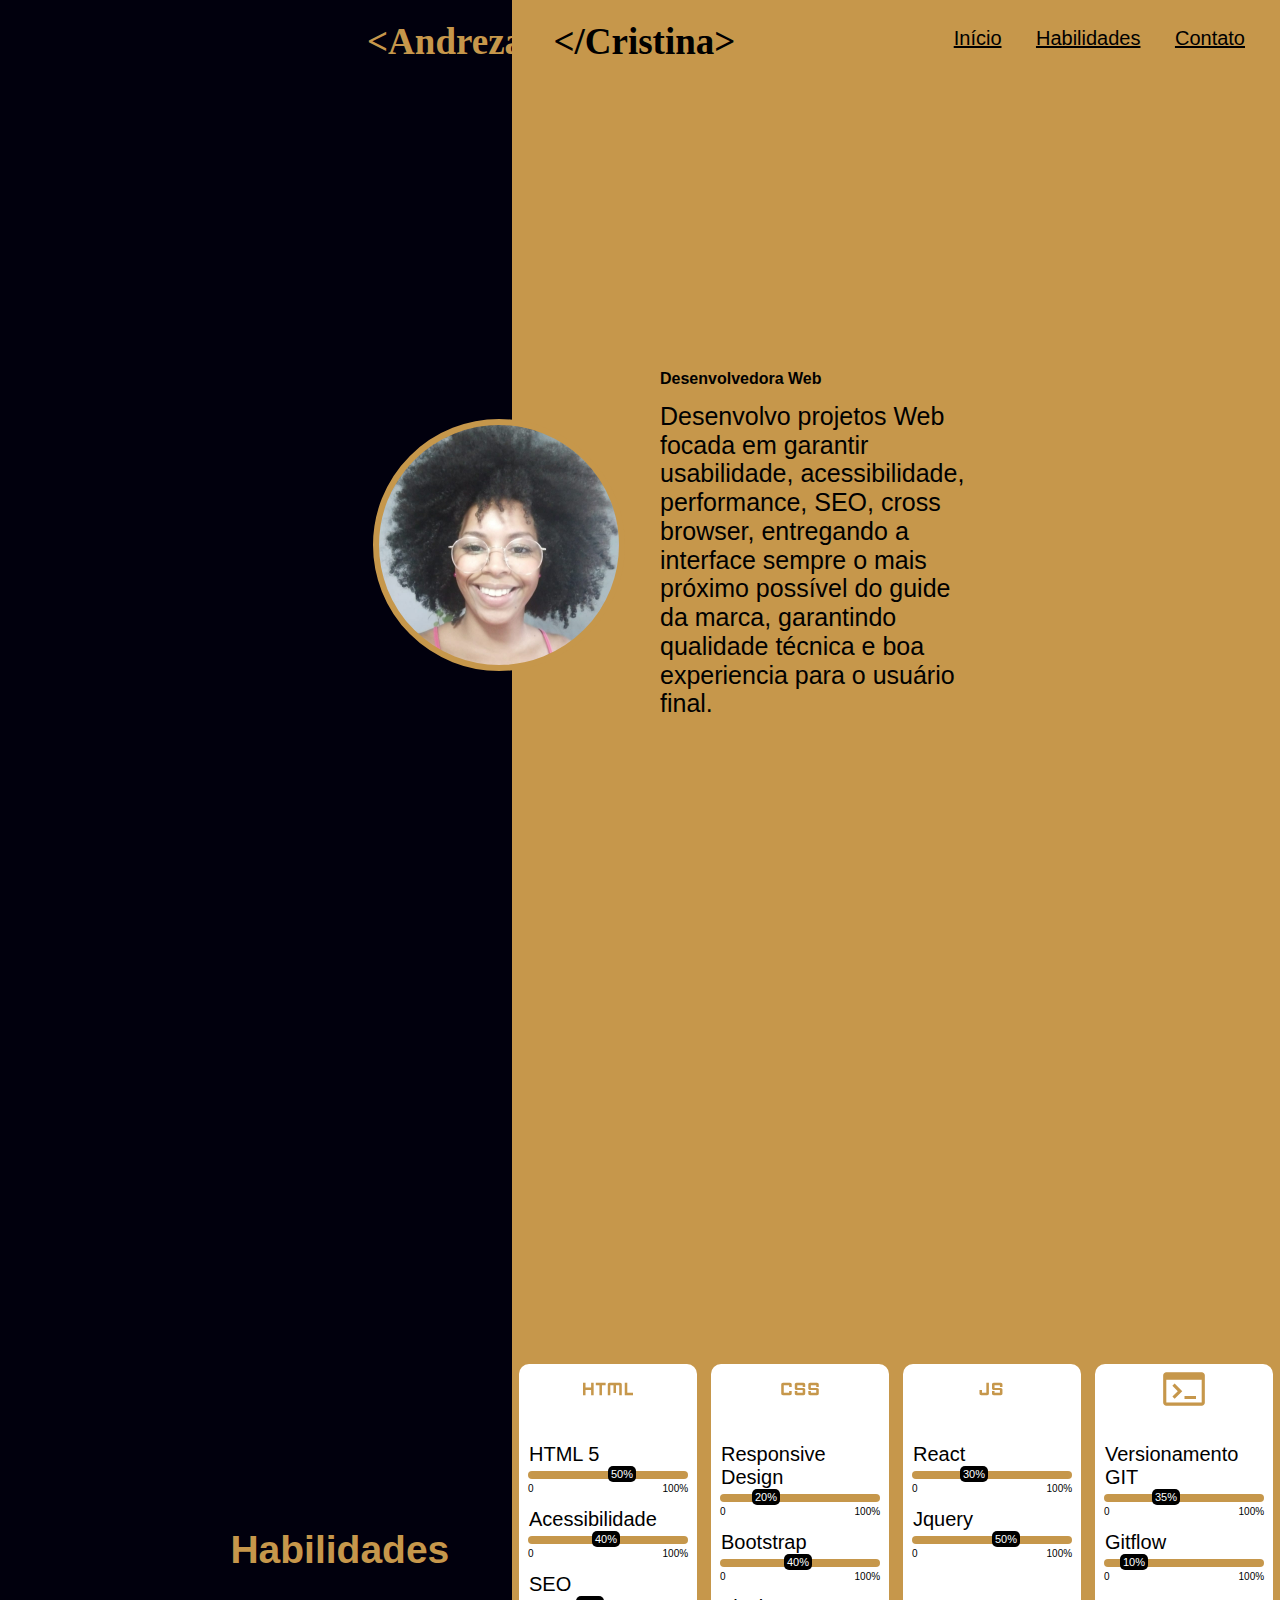
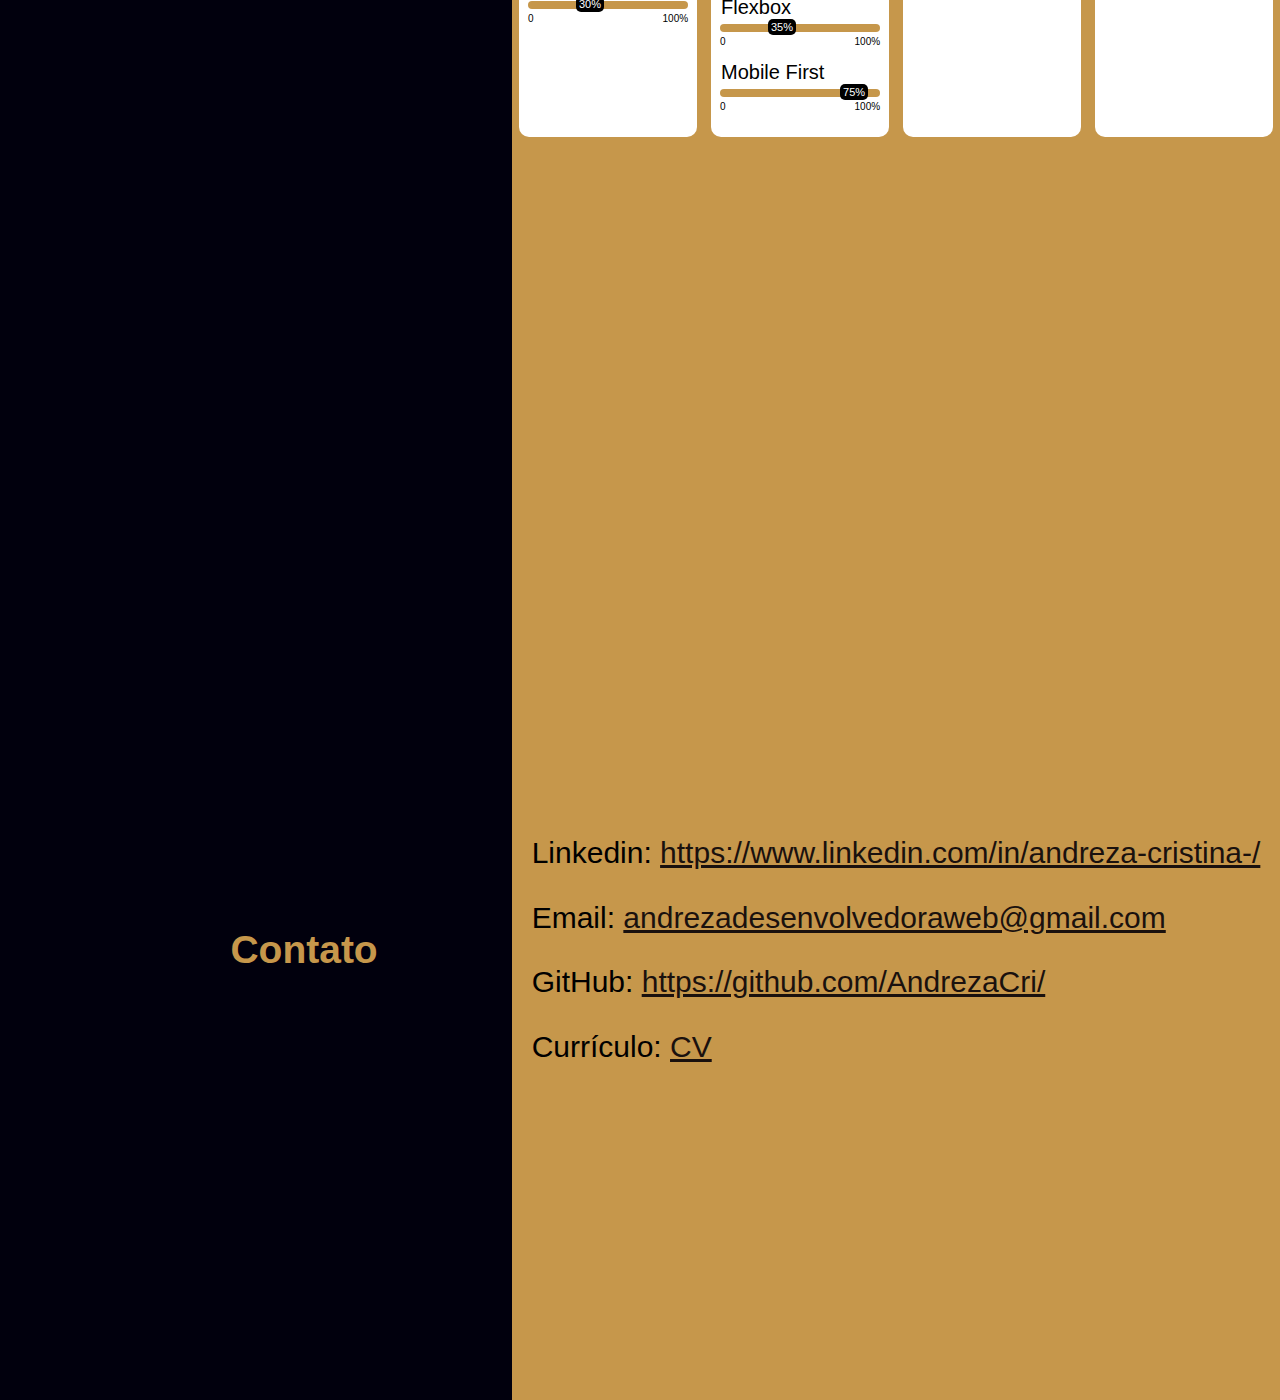
==== commit c95230e9: "icon menu responsivo" ====
--- a/index2.html
+++ b/index2.html
@@ -3,6 +3,9 @@
     <head>
         <title>Portfolio</title>
         <meta charset="utf-8">
+        <meta name="description" content="Desenvolvimento Frontend focado em acessibilidade, usabilidade, perfomance, metricas e performance"/>
+        <meta name="keywords" content="criação de sites, criação de sites,
+        sites profissionais, sites responsivos, sites mobile, mobile sites, desenvolvimento de web site, programadora html, wordpress, html5, css, css3, web standards, tableless, seo, acessibilidade, website, freelancer" />
         <meta name="viewport" content="width=device-width, initial-scale=1">
         <link rel="stylesheet" href="css/style2.css">
         <link rel="preconnect" href="https://fonts.googleapis.com">
@@ -48,7 +51,7 @@
         
         <div class="single-page" id="habilidades">
             
-            <div class="container-page">              
+            <div class="container-page conteudo-mobile">              
                 <h2 class="page-titulo">Habilidades</h2>  
                 <ul class="habilidades">                    
                     <li class="habilidades-list">
@@ -124,22 +127,21 @@
                         Currículo:
                         <a href="assets/curriculo.pdf" title="Currículo" target="_blank">CV</a>
                     </p>
+                </div>  
+                <div class="conteudo-contato-mobile">
+                    <a class="icones" href="https://www.linkedin.com/in/andreza-cristina-/" target="_blank">
+                        <img src =" ./assets/linkedin.svg "alt =" github-icon "/>
+                    </a>
+                        <a class="icones" href="https://github.com/AndrezaCri/" target="_blank">
+                        <img src =" ./assets/github-logo.svg " alt =" github-icon "/>
+                    </a>
+                    <a class="icones-curriculo" href="assets/curriculo.pdf" target="_blank">
+                        <img src ="./assets/description.svg" alt="github-icon"/>
+                    </a>
+                    <br>
                 </div>    
             </div>
-            <div class="conteudo-contato-mobile">
-                <a class="icones" href="https://www.linkedin.com/in/andreza-cristina-/" target="_blank">
-                    <img src =" ./assets/linkedin.svg "alt =" github-icon "/>
-                </a>
-                <p>
-                    <a class="icones" href="https://github.com/AndrezaCri/" target="_blank">
-                    <img src =" ./assets/github-logo.svg " alt =" github-icon "/>
-                    </a>
-                </p>
-                <p>
-                    Currículo:
-                    <a href="assets/curriculo.pdf" title="Currículo" target="_blank">CV</a>
-                </p><br>
-            </div>    
+              
         </div>
         <script src="js/script.js"></script>
 
--- a/css/style2.css
+++ b/css/style2.css
@@ -248,7 +248,7 @@
 .conteudo-contato p a{
     color: #1a110e;
 }
-.contato-mobile{
+.conteudo-contato-mobile{
     display: none;
 }
 @media (max-width: 1024px){
@@ -256,11 +256,23 @@
     body{
         background: rgba(198,151,75,1);
     }
+    .header{
+        margin: 0;
+        padding: 0;
+    }
     .header-nav{
         display: none;
+        width: 100%;
+        height: 100%;
+        position: fixed;
+        top:82px;
+        left:0;
+        z-index: 10;
+        background: rgba(198,151,75,1);
     }
     .header-nav-mobile .material-symbols-outlined{
         font-size: 52px;
+        margin-left: 80px;
     }
     .header-nav-mobile{
         display: inline-block;
@@ -276,9 +288,10 @@
         margin: 0;
         padding: 0;
         width: 100%;
-        padding-top: 94px;
+        padding-top: 66px;
         text-align: center;
         display: flex;
+        height: auto;
     }
     .foto{
         text-align: center;
@@ -286,7 +299,8 @@
         padding: 0;
         position: relative;
         left: auto;
-
+        width: 180px;
+        height: 180px;
     }
     .conteudo .pagina-inicial{
         width: 100%;
@@ -315,6 +329,7 @@
         margin: 0;
         margin-top: 10px;
         display: inline-block;
+        vertical-align: top;
     }
     .titulo{
         font-size: 30px;
@@ -322,15 +337,18 @@
     .conteudo-mobile{
         flex-direction: column;
         margin-left: 0;
+        margin-bottom: auto;
     }
     .conteudo{
         font-family: 'Lato', sans-serif;
         margin-left: 0;
         text-align: center;
         padding-left: 0;
-        width: 60%;
+        width: 100%;
         justify-content: center;
         align-items: center;
+        padding: 0 15px;      
+        box-sizing: border-box;           
     }
     .page-titulo {
         font-size: 44px;
@@ -343,14 +361,16 @@
     .habilidades{
         margin: 24px;
         width: 80%;
-
     }
     .conteudo-contato-mobile{
         display: none;
     }
-
-}
-@media (max-width: 500px){
+    .icones-curriculo .material-symbols-outlined img {
+        font-size: 60%;
+    }
+
+}
+@media (max-width: 700px){
     .habilidades {
         flex-direction: column;
         margin: 25px;
@@ -361,22 +381,24 @@
 
     }
     .conteudo-contato{
-    margin: 24px;
-    display: inline-block;
-    padding: 24px;
-    width: 100%;
+        margin: 24px;
+        display: inline-block;
+        padding: 24px;
+        width: 100%;
     }
     .conteudo-contato-mobile{
         margin: 24px;
-        display: inline-block;
-        justify-content: space-between;
-        align-items: center;
-        width: 100%;
+        display: flex;
+        justify-content: center;
+        width: 100%;
+        flex-direction: column;
     }
     .icones{
-        display: flex;
         gap: 25px;
-    }    
+        margin: 35px 0;
+        padding: 0;
+    }
+   
     .links1, .links2 {
         height: 52px;
         width: 52px;
@@ -384,9 +406,8 @@
         background-position: center;
         background-repeat: no-repeat;
     }
-    img {
+    .conteudo-contato-mobile img {
         max-width: 50%;
-        display: block;
     }
     .conteudo-contato{
         display: none;
@@ -395,4 +416,61 @@
         font-size: 30px;
         display: inline;
     }
-}
+    .conteudo-contato-mobile img {
+        max-width: 50%;
+    }
+    .conteudo-contato-mobile{
+        margin: 0;
+        width: 49%;
+    }
+    .single-page .container-page .page-titulo h2{
+    margin-bottom: auto;
+    }
+    .logo{        
+        vertical-align: top;
+    }
+    .logo-item{
+        font-size: 25px;
+    }
+    .header-nav-mobile .material-symbols-outlined{
+        margin-left: 60px;
+    }
+    .icones-curriculo .material-symbols-outlined img {
+        font-size: 60%;
+    }
+        
+}
+@media (max-width: 950px){
+    .single-page {
+        display: flex;
+        justify-content: center;
+    }
+    .habilidades{
+        margin: 0;
+    }
+    .icones-curriculo .material-symbols-outlined img {
+        font-size: 60%;
+    }
+}
+@media (max-width: 541px){
+    .header{
+        margin: 0;
+        padding: 0;
+    }
+    .conteudo-contato-mobile img {
+        max-width: 50%;
+    }
+    .conteudo-contato-mobile{
+        margin: 0;
+        width: 49%;
+    }
+    .container-page{
+    margin-bottom: auto;
+    }
+    .header-nav-mobile .material-symbols-outlined {
+        margin-left: 0;
+    }
+    .icones-curriculo .material-symbols-outlined img {
+        font-size: 60%;
+    }
+}